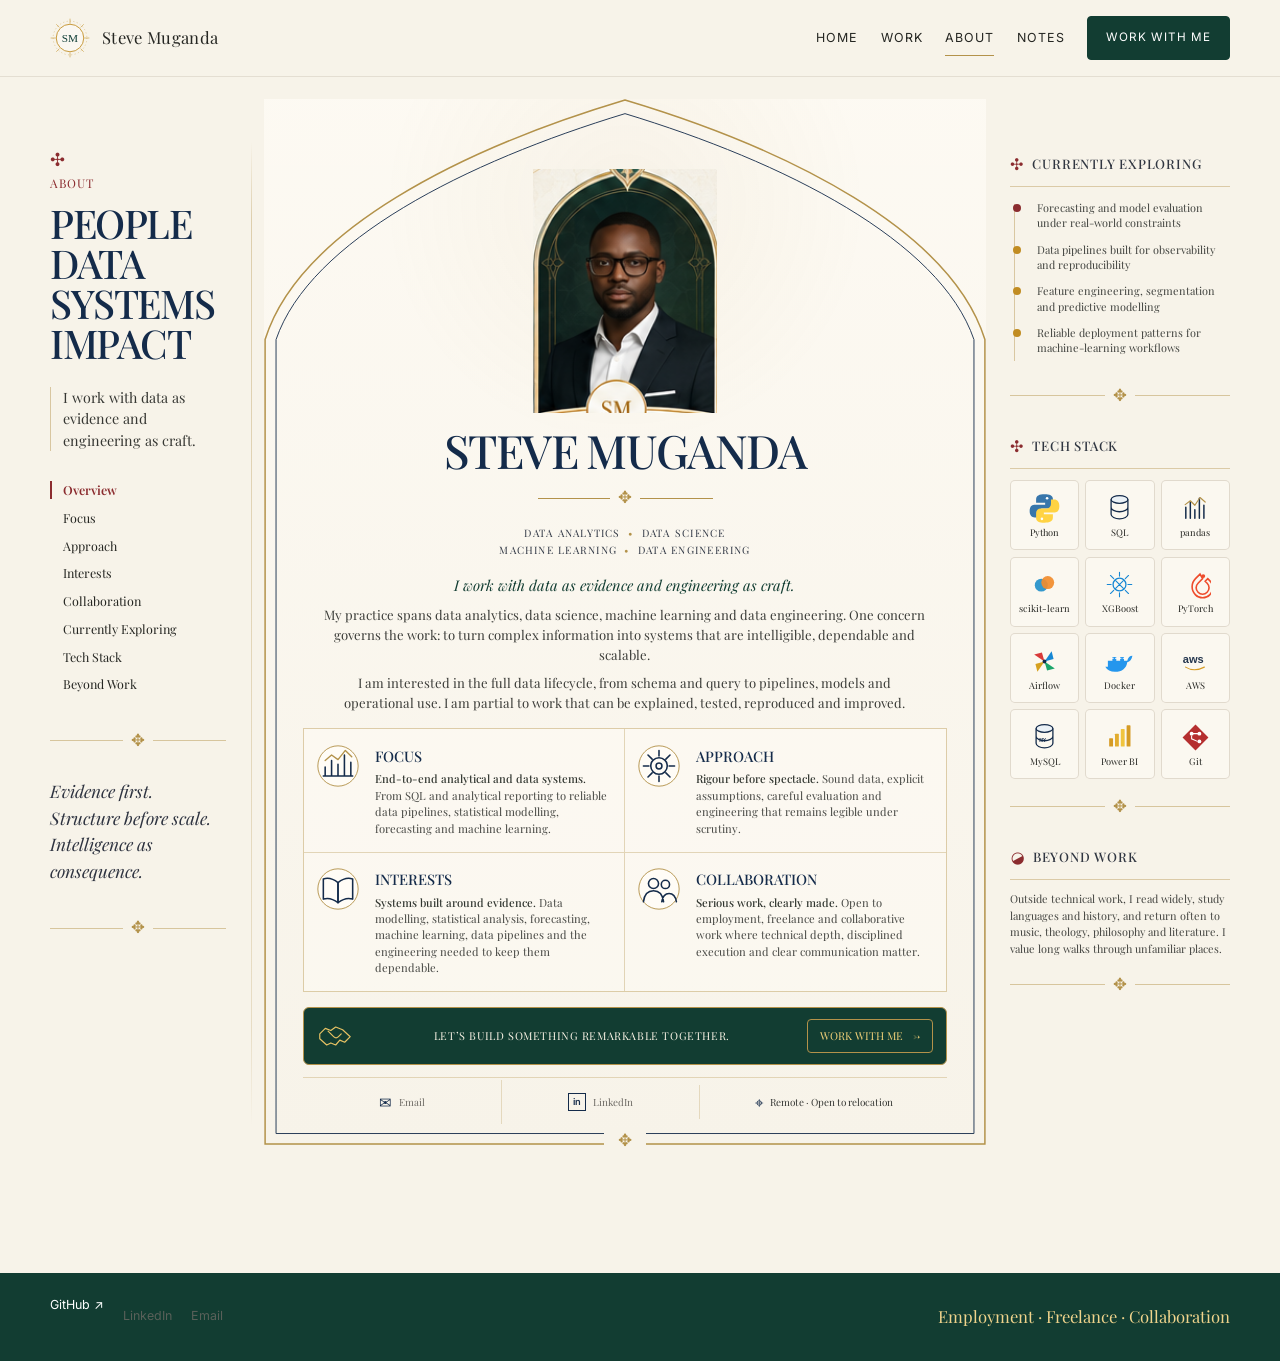
==== about/index.html @ 56f423f9 "Initial portfolio release" ====
<!DOCTYPE html>

<html lang="en">
<head>
<meta charset="utf-8"/>
<meta content="width=device-width, initial-scale=1, viewport-fit=cover" name="viewport"/>
<meta content="#123D32" name="theme-color"/>
<meta content="About Steve Muganda: data analytics, data science, machine learning and data engineering." name="description"/>
<title>About | Steve Muganda</title>
<link href="https://fonts.googleapis.com" rel="preconnect"/>
<link crossorigin="" href="https://fonts.gstatic.com" rel="preconnect"/>
<link href="https://fonts.googleapis.com/css2?family=Inter:wght@400;500;600&amp;family=Playfair+Display:ital,wght@0,500;1,500&amp;display=swap" rel="stylesheet"/>
<link href="../assets/css/styles.css?v=8" rel="stylesheet"/>
<link href="../assets/css/about.css?v=8" rel="stylesheet"/>
</head>
<body>
<a class="skip-link" href="#main">Skip to content</a>
<div class="site-shell">
<header class="site-header">
<div class="container header-inner">
<a aria-label="Steve Muganda home" class="brand" href="../">
<img alt="" src="../assets/media/site/monogram.svg"/>
<span>Steve Muganda</span>
</a>
<button aria-expanded="false" aria-label="Open navigation" class="nav-toggle" data-nav-toggle=""><span></span></button>
<nav aria-label="Primary navigation" class="site-nav" data-nav="">
<a href="../">Home</a>
<a href="../work/">Work</a>
<a aria-current="page" href="./">About</a>
<a href="../notes/">Notes</a>
<a class="button button-primary" href="#about-contact">Work with me</a>
</nav>
</div>
</header>
<main class="container about6-page" id="main">
<div class="about6-layout">
<aside aria-label="About sections" class="about6-left">
<div aria-hidden="true" class="about6-rubric">✣</div>
<p class="about6-kicker">About</p>
<h1 class="about6-manifesto"><span>People</span><span>Data</span><span>Systems</span><span>Impact</span></h1>
<p class="about6-left-copy">I work with data as evidence and engineering as craft.</p>
<nav aria-label="About page sections" class="about6-index" data-about-index="">
<a aria-current="location" class="active" href="#overview">Overview</a>
<a href="#focus">Focus</a>
<a href="#approach">Approach</a>
<a href="#interests">Interests</a>
<a href="#collaboration">Collaboration</a>
<a href="#exploring">Currently Exploring</a>
<a href="#tech-stack">Tech Stack</a>
<a href="#beyond">Beyond Work</a>
</nav>
<div class="about6-ornament-rule"><span>✥</span></div>
<blockquote class="about6-inscription">
<span>Evidence first.</span>
<span>Structure before scale.</span>
<span>Intelligence as consequence.</span>
</blockquote>
<div class="about6-ornament-rule"><span>✥</span></div>
</aside>
<section aria-labelledby="about6-name" class="about6-lancet">
<svg aria-hidden="true" class="about6-frame" focusable="false" preserveaspectratio="none" viewbox="0 0 660 1000">
<path class="about6-frame-outer" d="M1 999 L1 230 C32 126 180 48 330 1 C480 48 628 126 659 230 L659 999 Z"></path>
<path class="about6-frame-inner" d="M11 989 L11 230 C42 135 185 60 330 14 C475 60 618 135 649 230 L649 989 Z"></path>
</svg>
<div class="about6-centre">
<div class="about6-overview" data-about-section="" id="overview">
<img alt="Stylised portrait placeholder" class="about6-portrait" src="../assets/media/profile/steve-muganda-portrait.png"/>
<h2 class="about6-name" id="about6-name">Steve Muganda</h2>
<div class="about6-title-rule"><span>✥</span></div>
<p class="about6-domains">Data Analytics <b>•</b> Data Science <br/>Machine Learning <b>•</b> Data Engineering</p>
<div class="about6-copy">
<p class="about6-opening">I work with data as evidence and engineering as craft.</p>
<p>My practice spans data analytics, data science, machine learning and data engineering. One concern governs the work: to turn complex information into systems that are intelligible, dependable and scalable.</p>
<p>I am interested in the full data lifecycle, from schema and query to pipelines, models and operational use. I am partial to work that can be explained, tested, reproduced and improved.</p>
</div>
</div>
<div aria-label="Focus, approach, interests and collaboration" class="about6-grid">
<section class="about6-cell" data-about-section="" id="focus">
<img alt="" aria-hidden="true" src="../assets/img/about-icons/focus.svg"/>
<div><h3>Focus</h3><p><strong>End-to-end analytical and data systems.</strong> From SQL and analytical reporting to reliable data pipelines, statistical modelling, forecasting and machine learning.</p></div>
</section>
<section class="about6-cell" data-about-section="" id="approach">
<img alt="" aria-hidden="true" src="../assets/img/about-icons/approach.svg"/>
<div><h3>Approach</h3><p><strong>Rigour before spectacle.</strong> Sound data, explicit assumptions, careful evaluation and engineering that remains legible under scrutiny.</p></div>
</section>
<section class="about6-cell" data-about-section="" id="interests">
<img alt="" aria-hidden="true" src="../assets/img/about-icons/interests.svg"/>
<div><h3>Interests</h3><p><strong>Systems built around evidence.</strong> Data modelling, statistical analysis, forecasting, machine learning, data pipelines and the engineering needed to keep them dependable.</p></div>
</section>
<section class="about6-cell" data-about-section="" id="collaboration">
<img alt="" aria-hidden="true" src="../assets/img/about-icons/collaboration.svg"/>
<div><h3>Collaboration</h3><p><strong>Serious work, clearly made.</strong> Open to employment, freelance and collaborative work where technical depth, disciplined execution and clear communication matter.</p></div>
</section>
</div>
<div class="about6-cta">
<img alt="" aria-hidden="true" src="../assets/img/about-icons/handshake.svg"/>
<p>Let’s build something remarkable together.</p>
<a href="#about-contact">Work with me <span>→</span></a>
</div>
<div class="about6-contact" id="about-contact">
<span class="about6-contact-pending" title="Add public email address"><span class="about6-contact-symbol">✉</span>Email</span>
<span class="about6-contact-pending" title="Add public LinkedIn URL"><span class="about6-linkedin">in</span>LinkedIn</span>
<span><span class="about6-contact-symbol">⌖</span><span class="about6-location-long">Remote · Open to relocation</span><span class="about6-location-short">Remote</span></span>
</div>
</div>
<div aria-hidden="true" class="about6-base-mark">✥</div>
</section>
<aside class="about6-right">
<section class="about6-side" data-about-section="" id="exploring">
<div class="about6-side-title"><span>✣</span><h2>Currently Exploring</h2></div>
<div class="about6-side-rule"></div>
<ul class="about6-timeline"><li class="red">Forecasting and model evaluation under real-world constraints</li><li>Data pipelines built for observability and reproducibility</li><li>Feature engineering, segmentation and predictive modelling</li><li>Reliable deployment patterns for machine-learning workflows</li></ul>
<div class="about6-small-ornament"><span>✥</span></div>
</section>
<section class="about6-side" data-about-section="" id="tech-stack">
<div class="about6-side-title"><span>✣</span><h2>Tech Stack</h2></div>
<div class="about6-side-rule"></div>
<div class="about6-tech-grid">
<div><img alt="" src="../assets/img/tech/python.svg"/><span>Python</span></div>
<div><img alt="" src="../assets/img/tech/sql.svg"/><span>SQL</span></div>
<div><img alt="" src="../assets/img/tech/pandas.svg"/><span>pandas</span></div>
<div><img alt="" src="../assets/img/tech/sklearn.svg"/><span>scikit-learn</span></div>
<div><img alt="" src="../assets/img/tech/xgboost.svg"/><span>XGBoost</span></div>
<div><img alt="" src="../assets/img/tech/pytorch.svg"/><span>PyTorch</span></div>
<div><img alt="" src="../assets/img/tech/airflow.svg"/><span>Airflow</span></div>
<div><img alt="" src="../assets/img/tech/docker.svg"/><span>Docker</span></div>
<div><img alt="" src="../assets/img/tech/aws.svg"/><span>AWS</span></div>
<div><img alt="" src="../assets/img/tech/mysql.svg"/><span>MySQL</span></div>
<div><img alt="" src="../assets/img/tech/powerbi.svg"/><span>Power BI</span></div>
<div><img alt="" src="../assets/img/tech/git.svg"/><span>Git</span></div>
</div>
<div class="about6-small-ornament"><span>✥</span></div>
</section>
<section class="about6-side" data-about-section="" id="beyond">
<div class="about6-side-title"><span class="about6-feather">◒</span><h2>Beyond Work</h2></div>
<div class="about6-side-rule"></div>
<p class="about6-beyond-copy">Outside technical work, I read widely, study languages and history, and return often to music, theology, philosophy and literature. I value long walks through unfamiliar places.</p>
<div class="about6-small-ornament"><span>✥</span></div>
</section>
</aside>
</div>
</main>
<footer class="contact-footer">
<div class="container contact-inner">
<div class="contact-links"><a href="https://github.com/StephanusArtifex" rel="noreferrer" target="_blank">GitHub ↗</a><span class="contact-pending" title="Add public LinkedIn URL before launch">LinkedIn</span><span class="contact-pending" title="Add public email address before launch">Email</span></div>
<div class="contact-modes">Employment · Freelance · Collaboration</div>
</div>
</footer>
</div>
<script defer="" src="../assets/js/site.js?v=8"></script>
<script defer="" src="../assets/js/about.js?v=8"></script>
</body>
</html>
---- assets/css/styles.css ----
:root {
  color-scheme: light;
  --cathedral-green: #123D32;
  --cathedral-green-dark: #0B2E26;
  --oxford-blue: #142B4A;
  --oxford-blue-light: #4B6F8D;
  --charcoal: #252622;
  --ivory: #F7F3E9;
  --parchment: #EDE4D2;
  --antique-gold: #B3924A;
  --rubric-red: #8B2C2F;
  --muted: #6d6a64;
  --line: #ded7ca;
  --white: #FFFCF6;
  --shadow: 0 14px 45px rgb(28 28 30 / .06);
  --radius: 10px;
  --max: 1180px;
  --display: "Playfair Display", "EB Garamond", Georgia, serif;
  --body: Inter, ui-sans-serif, system-ui, -apple-system, BlinkMacSystemFont, "Segoe UI", sans-serif;
  --step--1: clamp(.78rem, .75rem + .12vw, .86rem);
  --step-0: clamp(.94rem, .90rem + .18vw, 1.04rem);
  --step-1: clamp(1.15rem, 1.06rem + .35vw, 1.38rem);
  --step-2: clamp(1.45rem, 1.28rem + .7vw, 1.9rem);
  --step-3: clamp(2rem, 1.7rem + 1.2vw, 2.9rem);
  --step-4: clamp(3.3rem, 2.6rem + 3vw, 6.5rem);
}

* { box-sizing: border-box; }
html { scroll-behavior: smooth; background: var(--ivory); }
body { margin: 0; background: var(--ivory); color: var(--charcoal); font-family: var(--body); font-size: var(--step-0); line-height: 1.65; }
img, svg { display: block; max-width: 100%; }
a { color: inherit; text-decoration: none; }
button, input, textarea { font: inherit; }
::selection { background: color-mix(in srgb, var(--antique-gold) 35%, transparent); }

.skip-link { position: fixed; left: .75rem; top: .75rem; transform: translateY(-180%); z-index: 9999; background: var(--cathedral-green); color: white; padding: .7rem 1rem; border-radius: 5px; }
.skip-link:focus { transform: none; }

.site-shell { min-height: 100dvh; }
.container { width: min(calc(100% - 2rem), var(--max)); margin-inline: auto; }
.page { padding-block: clamp(1.2rem, 2vw, 2rem) clamp(4rem, 7vw, 7rem); }
.section { padding-block: clamp(2.2rem, 5vw, 4.5rem); }
.rule { border: 0; border-top: 1px solid var(--line); margin: 0; }
.eyebrow { font-size: .72rem; letter-spacing: .16em; text-transform: uppercase; color: var(--muted); }
.display { font-family: var(--display); font-weight: 500; letter-spacing: -.035em; line-height: .95; }
.section-title { font-family: var(--display); font-size: var(--step-2); font-weight: 500; text-align: center; margin: 0 0 1.7rem; }
.small { font-size: var(--step--1); color: var(--muted); }

.site-header { position: sticky; top: 0; z-index: 100; background: rgb(247 243 233 / .94); backdrop-filter: blur(14px); border-bottom: 1px solid rgb(222 215 202 / .72); }
.header-inner { height: 76px; display: flex; align-items: center; justify-content: space-between; gap: 1rem; }
.brand { display: inline-flex; align-items: center; gap: .75rem; font-family: var(--display); letter-spacing: .02em; white-space: nowrap; }
.brand img { width: 40px; height: 40px; }
.site-nav { display: flex; align-items: center; gap: 1.4rem; font-size: .78rem; text-transform: uppercase; letter-spacing: .08em; }
.site-nav a:not(.button) { position: relative; padding-block: 1.5rem; }
.site-nav a:not(.button)::after { content: ""; position: absolute; left: 0; right: 0; bottom: 1rem; height: 1px; background: var(--antique-gold); transform: scaleX(0); transition: transform .18s ease; }
.site-nav a[aria-current="page"]::after, .site-nav a:not(.button):hover::after { transform: scaleX(1); }
.nav-toggle { display: none; border: 1px solid var(--line); background: transparent; border-radius: 6px; width: 44px; height: 44px; color: var(--charcoal); }
.nav-toggle span, .nav-toggle::before, .nav-toggle::after { content: ""; display: block; width: 20px; height: 1.5px; background: currentColor; margin: 4px auto; }

.button { min-height: 44px; display: inline-flex; align-items: center; justify-content: center; gap: .45rem; border-radius: 4px; padding: .72rem 1.15rem; border: 1px solid var(--cathedral-green); font-size: .73rem; letter-spacing: .08em; text-transform: uppercase; transition: transform .18s ease, background .18s ease, color .18s ease; }
.button:hover { transform: translateY(-1px); }
.button-primary { background: var(--cathedral-green); color: white; }
.button-primary:hover { background: var(--cathedral-green-dark); }
.button-secondary { background: transparent; color: var(--charcoal); border-color: #9da5a3; }
.text-link { display: inline-flex; align-items: center; gap: .35rem; font-size: .79rem; font-weight: 600; }
.text-link:hover { color: var(--cathedral-green); }
.editorial-link { color: var(--rubric-red); }
.editorial-link:hover { color: #6B2023; }


.home-frame { position: relative; border: 1px solid color-mix(in srgb, var(--antique-gold) 42%, var(--line)); border-radius: 14px; margin-top: 1.1rem; overflow: clip; background: linear-gradient(180deg, rgb(255 252 246 / .72), rgb(247 243 233 / .42)); }
.home-frame::before, .home-frame::after { content: ""; position: absolute; width: 40px; height: 40px; pointer-events: none; opacity: .6; }
.home-frame::before { left: 10px; top: 10px; border-left: 1px solid var(--antique-gold); border-top: 1px solid var(--antique-gold); border-top-left-radius: 10px; }
.home-frame::after { right: 10px; bottom: 10px; border-right: 1px solid var(--antique-gold); border-bottom: 1px solid var(--antique-gold); border-bottom-right-radius: 10px; }
.home-frame > .inner { padding: clamp(1.2rem, 3vw, 2.2rem); }
.visually-hidden { position: absolute !important; width: 1px !important; height: 1px !important; padding: 0 !important; margin: -1px !important; overflow: hidden !important; clip: rect(0 0 0 0) !important; white-space: nowrap !important; border: 0 !important; }

.hero { position: relative; display: grid; grid-template-columns: minmax(300px, .42fr) minmax(0, .58fr); gap: clamp(1.5rem, 3.5vw, 3.5rem); align-items: center; min-height: 590px; }
.hero-identity { position: relative; z-index: 2; padding-left: clamp(.2rem, 1vw, .8rem); }
.hero-domains { font-size: .72rem; letter-spacing: .09em; text-transform: uppercase; line-height: 1.85; max-width: 34rem; margin: 0 0 1.1rem; color: #4b514e; }
.hero-portrait-primary { width: clamp(190px, 21vw, 272px); aspect-ratio: 1; margin: 0 0 1.35rem; border-radius: 50%; overflow: hidden; border: 1px solid color-mix(in srgb, var(--antique-gold) 82%, white); background: var(--ivory); box-shadow: 0 18px 42px rgb(20 43 74 / .09), 0 0 0 7px rgb(247 243 233 / .78); }
.hero-portrait-primary img { width: 100%; height: 100%; object-fit: cover; object-position: center 24%; transform: scale(1.035); }
.hero-copy { font-family: var(--display); font-size: clamp(1.5rem, 1.18rem + 1vw, 2.15rem); font-style: italic; line-height: 1.28; max-width: 31rem; margin: 0 0 1.55rem; color: #2b302d; }
.hero-actions { display: flex; gap: .75rem; flex-wrap: wrap; }
.hero-visual { position: relative; min-height: 500px; isolation: isolate; overflow: visible; }
.hero-global-field { position: absolute; z-index: 0; width: 146%; max-width: none; height: 118%; left: -30%; top: -8%; object-fit: cover; object-position: 64% center; opacity: .78; filter: saturate(.86) contrast(.94); -webkit-mask-image: linear-gradient(90deg, transparent 0%, rgb(0 0 0 / .28) 11%, rgb(0 0 0 / .85) 29%, #000 46%, #000 100%); mask-image: linear-gradient(90deg, transparent 0%, rgb(0 0 0 / .28) 11%, rgb(0 0 0 / .85) 29%, #000 46%, #000 100%); }

.home-selected { padding-block: 2.2rem 1.8rem; border-top: 1px solid var(--line); }
.section-heading-row { display: flex; align-items: end; justify-content: space-between; gap: 1rem; margin-bottom: 1rem; }
.section-heading-row .section-title { margin: 0; text-align: left; }
.selected-view-all { color: #8e6b2d; font-family: var(--display); font-size: .9rem; white-space: nowrap; }
.selected-view-all:hover { color: var(--cathedral-green); }
.teaser-grid { display: grid; grid-template-columns: repeat(3, 1fr); gap: 1rem; }
.teaser { border: 1px solid var(--line); border-radius: var(--radius); background: rgb(255 252 246 / .42); overflow: hidden; }
.teaser-image { width: 100%; aspect-ratio: 16 / 7; object-fit: cover; background: var(--parchment); }
.teaser-body { padding: .9rem 1rem 1rem; }
.teaser h3 { font-family: var(--display); margin: 0 0 .3rem; font-size: 1.05rem; }
.teaser .text-link { margin-top: .5rem; color: var(--charcoal); }
.teaser .text-link:hover { color: var(--cathedral-green); }

.home-capabilities-section { padding-block: 1.8rem 1.5rem; }
.home-capabilities-section .section-title { margin-bottom: 1rem; }
.capability-grid { display: grid; grid-template-columns: repeat(4, 1fr); gap: 0; border-top: 1px solid var(--line); border-bottom: 1px solid var(--line); }
.capability { min-width: 0; padding: 1.1rem 1rem; display: grid; grid-template-columns: 42px 1fr; align-items: start; gap: .75rem; background: transparent; border-right: 1px solid var(--line); }
.capability:last-child { border-right: 0; }
.capability-icon { width: 42px; height: 42px; display: grid; place-items: center; border: 1px solid color-mix(in srgb, var(--antique-gold) 62%, var(--line)); border-radius: 50%; font-family: var(--display); color: var(--cathedral-green); }
.capability-icon-image { overflow: hidden; padding: 7px; }
.capability-icon-image img { width: 100%; height: 100%; object-fit: contain; }
.capability h3 { font-family: var(--display); font-weight: 500; margin: 0 0 .3rem; font-size: 1rem; }
.capability p { font-size: .78rem; line-height: 1.55; color: #5a5751; margin: 0; }

.confluence { padding: 1.05rem 0 1.15rem; display: flex; align-items: center; justify-content: center; flex-wrap: wrap; gap: .7rem; color: #363532; font-family: var(--display); font-size: clamp(.76rem, .7rem + .18vw, .9rem); letter-spacing: .08em; text-transform: uppercase; }
.confluence .arrow { color: var(--antique-gold); }

.direction { position: relative; display: grid; grid-template-columns: 1.25fr .75fr; gap: 1rem; align-items: stretch; background: var(--cathedral-green); color: white; border-radius: 7px; padding: 1.4rem 1.55rem; overflow: hidden; }
.direction::before, .direction::after { content: ""; position: absolute; width: 46px; height: 46px; opacity: .85; }
.direction::before { left: 10px; top: 10px; border-left: 1px solid var(--antique-gold); border-top: 1px solid var(--antique-gold); }
.direction::after { right: 10px; bottom: 10px; border-right: 1px solid var(--antique-gold); border-bottom: 1px solid var(--antique-gold); }
.direction h2 { color: #e9c779; font-family: var(--display); font-size: 1.03rem; font-weight: 500; letter-spacing: .05em; margin: 0 0 .35rem; }
.direction p { margin: 0; font-size: .87rem; max-width: 46rem; }
.direction-cta { border-left: 1px solid rgb(179 146 74 / .5); padding-left: 1.4rem; display: flex; flex-direction: column; justify-content: center; align-items: flex-start; }
.direction-cta strong { font-family: var(--display); font-weight: 500; margin-bottom: .45rem; }
.direction .text-link { color: #f0d48c; }

.page-heading { padding: clamp(2.8rem, 6vw, 5.5rem) 0 2rem; text-align: center; }
.page-heading h1 { font-family: var(--display); font-size: var(--step-3); font-weight: 500; margin: 0; }

.filter-row { display: flex; gap: .55rem; justify-content: center; flex-wrap: wrap; margin-bottom: 1.5rem; }
.filter-pill { border: 1px solid var(--line); border-radius: 999px; background: transparent; min-height: 38px; padding: .45rem 1rem; font-size: .72rem; cursor: pointer; }
.filter-pill[aria-pressed="true"] { background: var(--cathedral-green); color: white; border-color: var(--cathedral-green); }

.project-grid { display: grid; grid-template-columns: repeat(3, 1fr); gap: 1rem; }
.project-card { border: 1px solid var(--line); border-radius: var(--radius); overflow: hidden; background: rgb(255 252 246 / .48); display: flex; flex-direction: column; min-width: 0; }
.project-card img { width: 100%; aspect-ratio: 16/9; object-fit: cover; }
.project-card-body { padding: 1rem; display: flex; flex-direction: column; flex: 1; }
.project-card h2 { font-family: var(--display); font-weight: 500; font-size: 1.08rem; margin: 0 0 .4rem; }
.project-card p { font-size: .82rem; color: #4e4c48; margin: 0 0 .75rem; }
.tags { display: flex; flex-wrap: wrap; gap: .4rem; margin-block: auto .8rem; }
.tag { border: 1px solid var(--line); background: var(--parchment); padding: .24rem .48rem; border-radius: 4px; font-size: .68rem; }
.project-card .text-link { color: var(--charcoal); }

.collab-strip { margin-top: 1rem; background: var(--parchment); border: 1px solid var(--line); padding: 1rem 1.2rem; display: flex; align-items: center; justify-content: space-between; gap: 1rem; border-radius: var(--radius); }
.collab-strip .text-link { color: var(--cathedral-green); }

.case-layout { display: grid; grid-template-columns: 180px minmax(0, 1fr); gap: 2.2rem; align-items: start; }
.case-nav { position: sticky; top: 98px; }
.case-nav h2 { font-family: var(--display); font-size: .95rem; margin: 0 0 .75rem; }
.case-nav a { display: block; padding: .48rem .65rem; font-size: .75rem; border-left: 2px solid transparent; }
.case-nav a:hover, .case-nav a.is-active { border-left-color: var(--antique-gold); background: var(--parchment); }
.case-content { min-width: 0; }
.case-title { position: relative; padding: 2rem 0 1.3rem; margin-bottom: .5rem; }
.case-title::before { content: ""; position: absolute; left: 0; top: .75rem; width: min(320px, 42%); height: 1px; background: var(--antique-gold); }
.case-title::after { content: "✦"; position: absolute; left: min(304px, calc(42% - 8px)); top: .12rem; color: var(--antique-gold); font-size: 1rem; }
.case-title h1 { font-family: var(--display); font-size: clamp(2rem, 3vw, 3.25rem); font-weight: 500; line-height: 1.05; margin: .8rem 0; }
.case-section { padding: 1.35rem 0; border-top: 1px solid var(--line); }
.case-section h2 { font-family: var(--display); font-size: 1rem; letter-spacing: .04em; text-transform: uppercase; font-weight: 500; }
.metric-grid { display: grid; grid-template-columns: repeat(4, 1fr); gap: .7rem; }
.metric { border: 1px solid var(--line); border-radius: var(--radius); padding: 1rem; text-align: center; background: var(--white); }
.metric strong { display: block; font-family: var(--display); font-size: 1.55rem; font-weight: 500; }
.metric span { font-size: .68rem; color: var(--muted); }
.result-grid { display: grid; grid-template-columns: 1fr 1fr; gap: 1rem; }
.result-box { border: 1px solid var(--line); border-radius: var(--radius); padding: 1rem; background: var(--white); }
.result-box h3 { font-family: var(--display); font-size: .92rem; text-transform: uppercase; letter-spacing: .05em; font-weight: 500; margin-top: 0; }
.result-box ul { padding-left: 1.1rem; margin-bottom: 0; }
.result-box li { margin: .45rem 0; }
.chart-roc { width: 100%; min-height: 200px; }
.chart-primary { stroke: var(--oxford-blue); }
.chart-secondary { stroke: var(--oxford-blue-light); }
.chart-reference { stroke: var(--antique-gold); }
.chart-neutral { stroke: #a5a6a8; }

.workflow { display: flex; align-items: flex-start; justify-content: space-between; gap: .55rem; overflow-x: auto; padding-bottom: .4rem; }
.workflow-step { min-width: 76px; text-align: center; font-size: .68rem; }
.workflow-symbol { width: 38px; height: 38px; display: grid; place-items: center; border: 1px solid var(--line); border-radius: 50%; margin-inline: auto; font-family: var(--display); }
.workflow-arrow { color: var(--antique-gold); padding-top: .65rem; }

.tech-list { display: flex; gap: .65rem; flex-wrap: wrap; }
.tech { display: inline-flex; align-items: center; gap: .35rem; font-size: .74rem; padding: .42rem .55rem; border: 1px solid var(--line); border-radius: 5px; background: var(--white); }
.tech::before { content: ""; width: 8px; height: 8px; border-radius: 50%; background: var(--oxford-blue); }


/* About: one centred architectural event with a continuous lancet frame. */
.about-page {
  padding-top: clamp(1.4rem, 2.8vw, 2.8rem);
}

.about-lancet {
  --lancet-crown: clamp(9rem, 14vw, 12.5rem);
  position: relative;
  isolation: isolate;
  width: min(100%, 1040px);
  margin-inline: auto;
  padding: var(--lancet-crown) clamp(2.2rem, 6vw, 5.5rem) clamp(1.5rem, 3vw, 2.2rem);
  background:
    radial-gradient(circle at 50% 12%, color-mix(in srgb, var(--antique-gold) 7%, transparent), transparent 27%),
    linear-gradient(180deg, rgb(255 252 246 / .72), rgb(237 228 210 / .18));
  box-shadow: 0 24px 70px rgb(20 43 74 / .055);
  border-bottom: 1px solid var(--antique-gold);
}

/* The rails begin exactly where the crown resolves and continue to the base. */
.about-lancet::before,
.about-lancet::after {
  content: "";
  position: absolute;
  z-index: 0;
  top: calc(var(--lancet-crown) - 1px);
  bottom: 0;
  width: 1px;
  background: var(--antique-gold);
  pointer-events: none;
}

.about-lancet::before { left: 0; }
.about-lancet::after { right: 0; }

.about-lancet-crown {
  position: absolute;
  z-index: 0;
  left: 0;
  right: 0;
  top: 0;
  width: 100%;
  height: var(--lancet-crown);
  overflow: visible;
  pointer-events: none;
}

.about-lancet-crown path:first-child {
  fill: none;
  stroke: var(--antique-gold);
  stroke-width: 1.45;
  vector-effect: non-scaling-stroke;
}

.about-lancet-crown path:last-child {
  fill: none;
  stroke: color-mix(in srgb, var(--oxford-blue) 78%, transparent);
  stroke-width: .8;
  vector-effect: non-scaling-stroke;
}

.about-lancet-inner-frame {
  position: absolute;
  z-index: 0;
  top: calc(var(--lancet-crown) - 1px);
  left: 17px;
  right: 17px;
  bottom: 13px;
  border-left: 1px solid color-mix(in srgb, var(--oxford-blue) 70%, transparent);
  border-right: 1px solid color-mix(in srgb, var(--oxford-blue) 70%, transparent);
  border-bottom: 1px solid color-mix(in srgb, var(--oxford-blue) 70%, transparent);
  pointer-events: none;
}

.about-lancet-inner {
  position: relative;
  z-index: 1;
  width: 100%;
}

.about-lead {
  width: min(100%, 790px);
  margin: 0 auto clamp(2.2rem, 4vw, 3.6rem);
  text-align: center;
}

.about-monogram {
  width: 78px;
  height: 78px;
  margin: 0 auto 1.15rem;
  display: grid;
  place-items: center;
  border: 1px solid var(--antique-gold);
  border-radius: 50%;
  color: var(--cathedral-green);
  background: color-mix(in srgb, var(--ivory) 92%, white);
  font-family: var(--display);
  font-size: 1.55rem;
  letter-spacing: .035em;
  box-shadow: 0 0 0 5px color-mix(in srgb, var(--antique-gold) 7%, transparent);
}

.about-lead .eyebrow {
  color: var(--rubric-red);
  margin-bottom: .45rem;
}

.about-lead h1 {
  margin: 0;
  font-family: var(--display);
  font-size: clamp(2.8rem, 5vw, 5rem);
  font-weight: 500;
  letter-spacing: -.03em;
  line-height: .98;
  color: var(--charcoal);
}

.about-domains {
  margin: 1rem auto 0;
  max-width: 760px;
  color: var(--oxford-blue);
  font-size: .69rem;
  line-height: 1.85;
  letter-spacing: .11em;
  text-transform: uppercase;
}

.about-lead-rule {
  width: min(230px, 42%);
  height: 1px;
  margin: 1rem auto 1.35rem;
  background: linear-gradient(90deg, transparent, var(--antique-gold) 18%, var(--oxford-blue) 50%, var(--antique-gold) 82%, transparent);
}

.about-lead .about-opening {
  margin: 0 auto .85rem;
  max-width: 680px;
  color: var(--cathedral-green);
  font-family: var(--display);
  font-size: clamp(1.2rem, 1.05rem + .5vw, 1.55rem);
  line-height: 1.45;
}

.about-lead p:not(.eyebrow):not(.about-domains) {
  max-width: 735px;
  margin: .72rem auto 0;
  text-align: center;
}

.about-grid {
  display: grid;
  grid-template-columns: repeat(2, minmax(0, 1fr));
  gap: 1px;
  width: 100%;
  border: 1px solid color-mix(in srgb, var(--antique-gold) 34%, var(--line));
  background: color-mix(in srgb, var(--antique-gold) 26%, var(--line));
}

.about-primary-grid {
  margin-bottom: clamp(2rem, 4vw, 3.2rem);
}

.about-grid-cell {
  position: relative;
  min-width: 0;
  padding: clamp(1.25rem, 2.4vw, 1.9rem);
  background: color-mix(in srgb, var(--ivory) 92%, white);
}

.about-grid-cell::before {
  content: attr(data-marker);
  display: block;
  min-height: .9rem;
  margin-bottom: .55rem;
  color: var(--rubric-red);
  font-family: var(--display);
  font-size: .78rem;
  letter-spacing: .12em;
}

.about-grid-cell:not([data-marker])::before {
  content: none;
}

.about-grid-cell h2 {
  margin: 0 0 .5rem;
  color: var(--oxford-blue);
  font-family: var(--display);
  font-size: 1.12rem;
  font-weight: 500;
  letter-spacing: .01em;
}

.about-grid-cell strong {
  display: block;
  margin-bottom: .38rem;
  color: var(--cathedral-green);
  font-family: var(--display);
  font-size: .98rem;
  font-weight: 500;
}

.about-grid-cell p {
  margin: 0;
  font-size: .86rem;
  color: #4d4a45;
}

.about-inscription {
  margin: 0 auto clamp(2rem, 4vw, 3.1rem);
  padding: 1.3rem .8rem;
  max-width: 760px;
  text-align: center;
  border-top: 1px solid color-mix(in srgb, var(--antique-gold) 78%, var(--line));
  border-bottom: 1px solid color-mix(in srgb, var(--antique-gold) 78%, var(--line));
  color: var(--cathedral-green);
  font-family: var(--display);
  font-size: clamp(1.02rem, .94rem + .38vw, 1.3rem);
  letter-spacing: .015em;
}

.about-inscription span {
  display: inline-block;
  margin-inline: .32rem;
}

.about-inscription .rubric { color: var(--rubric-red); }

.about-secondary-grid {
  margin-bottom: 1px;
}

.about-grid-wide { grid-column: 1 / -1; }

.exploring-grid {
  display: grid;
  grid-template-columns: repeat(2, minmax(0, 1fr));
  gap: 0 1.5rem;
}

.exploring-grid p {
  position: relative;
  padding: .72rem 0 .72rem 1.15rem;
  border-top: 1px solid var(--line);
}

.exploring-grid p::before {
  content: "";
  position: absolute;
  left: 0;
  top: 1.13rem;
  width: 7px;
  height: 7px;
  border-radius: 50%;
  background: var(--rubric-red);
  box-shadow: 0 0 0 3px color-mix(in srgb, var(--rubric-red) 8%, transparent);
}

.about-availability .modes {
  margin: .05rem 0 .6rem;
  color: var(--cathedral-green);
  font-family: var(--display);
  font-size: 1rem;
}

.about-beyond { color: #4e4c48; }

.about-cta-bar {
  display: grid;
  grid-template-columns: 1fr auto;
  align-items: center;
  gap: 1rem;
  margin-top: 1.2rem;
  padding: 1rem 1.15rem;
  background: var(--cathedral-green);
  color: white;
  border: 1px solid var(--antique-gold);
  box-shadow: inset 0 0 0 3px color-mix(in srgb, var(--antique-gold) 8%, transparent);
}

.about-cta-bar p {
  margin: 0;
  font-family: var(--display);
  letter-spacing: .015em;
}

.button-gold {
  border-color: var(--antique-gold);
  color: #f3d894;
  background: transparent;
}

.button-gold:hover {
  background: color-mix(in srgb, var(--antique-gold) 12%, transparent);
  color: white;
}

.about-contact-row {
  display: grid;
  grid-template-columns: repeat(3, auto) 1fr;
  gap: 1rem;
  align-items: center;
  padding: 1rem .15rem .2rem;
  font-size: .75rem;
  border-top: 1px solid color-mix(in srgb, var(--antique-gold) 40%, var(--line));
}

.about-contact-row a {
  color: var(--charcoal);
  border-bottom: 1px solid color-mix(in srgb, var(--oxford-blue) 48%, transparent);
}

.about-contact-row a:hover {
  color: var(--cathedral-green);
  border-bottom-color: var(--cathedral-green);
}

.about-contact-row span {
  justify-self: end;
  color: var(--cathedral-green);
  font-family: var(--display);
}

.notes-layout { display: grid; grid-template-columns: 1fr 1fr; gap: 1.6rem; align-items: start; }
.notes-list { border: 1px solid var(--line); border-radius: var(--radius); overflow: hidden; }
.note-item { width: 100%; border: 0; border-bottom: 1px solid var(--line); background: transparent; padding: 1rem; text-align: left; cursor: pointer; display: grid; grid-template-columns: 1fr auto; gap: 1rem; }
.note-item:last-child { border-bottom: 0; }
.note-item h2 { font-family: var(--display); font-size: .98rem; font-weight: 500; margin: 0 0 .25rem; }
.note-item small { font-size: .7rem; color: var(--muted); }
.note-item.is-active { border-left: 3px solid var(--rubric-red); background: color-mix(in srgb, var(--rubric-red) 4%, transparent); }
.note-item.is-active h2, .note-item.is-active .note-category { color: var(--rubric-red); }
.note-category { font-size: .68rem; margin-top: .2rem; }
.note-preview { position: sticky; top: 98px; border: 1px solid var(--line); border-radius: var(--radius); padding: 1.25rem; background: var(--white); }
.note-preview h2 { font-family: var(--display); font-weight: 500; font-size: var(--step-1); margin-top: 0; }
.note-preview .category { color: var(--rubric-red); font-size: .75rem; }
.note-preview img { margin: 1rem 0; border: 1px solid var(--line); border-radius: 7px; }

.contact-footer { margin-top: 3rem; background: var(--cathedral-green); color: white; }
.contact-inner { min-height: 88px; display: flex; align-items: center; justify-content: space-between; gap: 1rem; flex-wrap: wrap; }
.contact-links { display: flex; flex-wrap: wrap; gap: 1.2rem; font-size: .78rem; }
.contact-modes { color: #f0d48c; font-family: var(--display); }

@media (max-width: 960px) {
  .about-lancet { padding-inline: clamp(1.5rem, 5vw, 3.2rem); }
  .about-contact-row { grid-template-columns: repeat(3, auto); }
  .about-contact-row span { grid-column: 1 / -1; justify-self: center; }
  .hero { grid-template-columns: .46fr .54fr; min-height: 520px; gap: 1.5rem; }
  .hero-portrait-primary { width: clamp(176px, 24vw, 230px); }
  .hero-visual { min-height: 430px; }
  .hero-global-field { width: 132%; height: 112%; left: -20%; top: -4%; object-position: 61% center; opacity: .7; }
  .project-grid { grid-template-columns: repeat(2, 1fr); }
  .capability-grid { grid-template-columns: repeat(2, 1fr); }
  .capability:nth-child(2) { border-right: 0; }
  .capability:nth-child(-n+2) { border-bottom: 1px solid var(--line); }
  .case-layout { grid-template-columns: 1fr; }
  .case-nav { position: static; display: flex; overflow-x: auto; gap: .25rem; border-bottom: 1px solid var(--line); padding-bottom: .6rem; }
  .case-nav h2 { display: none; }
  .case-nav a { white-space: nowrap; border-left: 0; border-bottom: 2px solid transparent; }
  .case-nav a:hover, .case-nav a.is-active { border-bottom-color: var(--antique-gold); }
}

@media (max-width: 760px) {
  .about-page { padding-top: .9rem; }
  .about-lancet {
    --lancet-crown: 8.4rem;
    padding: var(--lancet-crown) 1.15rem 1.25rem;
    box-shadow: none;
  }
  .about-lancet-inner-frame { left: 11px; right: 11px; bottom: 9px; }
  .about-grid { grid-template-columns: 1fr; }
  .about-grid-wide { grid-column: auto; }
  .exploring-grid { grid-template-columns: 1fr; }
  .about-lead p:not(.eyebrow):not(.about-domains) { text-align: center; }
  .about-inscription span { display: block; margin: .15rem 0; }
  .about-cta-bar { grid-template-columns: 1fr; text-align: center; }
  .about-cta-bar .button { width: 100%; }
  .about-contact-row { grid-template-columns: 1fr 1fr 1fr; text-align: center; }
  .about-contact-row span { grid-column: 1 / -1; justify-self: center; }

  .header-inner { height: 68px; }
  .brand span { display: none; }
  .nav-toggle { display: block; }
  .site-nav { position: absolute; left: 1rem; right: 1rem; top: calc(100% + .5rem); display: none; flex-direction: column; align-items: stretch; gap: .15rem; padding: .7rem; background: var(--white); border: 1px solid var(--line); border-radius: 8px; box-shadow: var(--shadow); }
  .site-nav.is-open { display: flex; }
  .site-nav a:not(.button) { padding: .75rem .8rem; }
  .site-nav a:not(.button)::after { bottom: .45rem; }
  .site-nav .button { margin-top: .35rem; }
  .hero { grid-template-columns: 1fr; gap: .35rem; min-height: auto; padding-top: 1.25rem; }
  .hero-identity { text-align: left; }
  .hero-portrait-primary { width: min(58vw, 220px); margin-bottom: 1.1rem; }
  .hero-copy { font-size: clamp(1.35rem, 6vw, 1.8rem); }
  .hero-visual { min-height: 285px; margin-top: -.4rem; }
  .hero-global-field { width: 132%; height: 110%; left: -14%; top: -2%; opacity: .58; object-position: 58% center; -webkit-mask-image: linear-gradient(90deg, transparent 0%, #000 12%, #000 100%); mask-image: linear-gradient(90deg, transparent 0%, #000 12%, #000 100%); }
  .teaser-grid, .project-grid, .notes-layout { grid-template-columns: 1fr; }
  .section-heading-row { align-items: center; }
  .capability-grid { grid-template-columns: 1fr; }
  .capability, .capability:nth-child(2) { border-right: 0; border-bottom: 1px solid var(--line); }
  .capability:last-child { border-bottom: 0; }
  .metric-grid { grid-template-columns: repeat(2, 1fr); }
  .result-grid { grid-template-columns: 1fr; }
  .direction { grid-template-columns: 1fr; }
  .direction-cta { border-left: 0; border-top: 1px solid rgb(179 146 74 / .5); padding-left: 0; padding-top: 1rem; }
  .note-preview { position: static; order: 2; }
}

@media (max-width: 480px) {
  .about-lancet { padding-inline: .82rem; }
  .about-monogram { width: 66px; height: 66px; font-size: 1.35rem; }
  .about-lead h1 { font-size: clamp(2.6rem, 14vw, 3.8rem); }

  .container { width: min(calc(100% - 1.2rem), var(--max)); }
  .home-frame > .inner { padding-inline: .9rem; }
  .hero-domains { font-size: .65rem; }
  .hero-actions .button { flex: 1; }
  .metric-grid { grid-template-columns: 1fr 1fr; }
  .project-card-body { padding: .9rem; }
  .collab-strip { flex-direction: column; align-items: flex-start; }
  .contact-inner { padding-block: 1rem; }
}

@media (prefers-reduced-motion: reduce) {
  *, *::before, *::after { scroll-behavior: auto !important; transition-duration: .001ms !important; animation-duration: .001ms !important; }
}

/* ========================================================================== 
   ABOUT PAGE V4 — literal reconstruction of the approved visual specimen
   ========================================================================== */
.aboutx-body {
  min-height: 100vh;
  background:
    linear-gradient(90deg, rgba(179,146,74,.08) 1px, transparent 1px) 0 0 / 62px 100%,
    linear-gradient(180deg, #0a2630 0%, #0b3034 46%, #0a252e 100%);
  color: #252622;
  overflow-x: hidden;
}

.aboutx-sheet {
  width: min(1420px, calc(100vw - 96px));
  margin: 42px auto;
  background: #f8f4ea;
  box-shadow: 0 22px 72px rgba(0,0,0,.24);
  border: 1px solid rgba(179,146,74,.28);
  overflow: hidden;
}

.aboutx-header {
  position: relative;
  z-index: 20;
  min-height: 78px;
  margin: 0 38px;
  display: grid;
  grid-template-columns: 1fr auto 1fr;
  align-items: center;
  gap: 1.5rem;
  border-bottom: 1px solid rgba(179,146,74,.36);
}

.aboutx-brand {
  justify-self: start;
  display: inline-flex;
  align-items: center;
  gap: .82rem;
  color: var(--oxford-blue);
  font-family: var(--display);
  font-size: 1.04rem;
  letter-spacing: .06em;
  text-transform: uppercase;
}
.aboutx-brand img { width: 52px; height: 52px; }

.aboutx-nav {
  display: flex;
  align-items: center;
  justify-content: center;
  gap: 2.4rem;
  font-size: .71rem;
  text-transform: uppercase;
  letter-spacing: .08em;
}
.aboutx-nav a { position: relative; padding: 1.9rem 0 1.7rem; }
.aboutx-nav a[aria-current="page"]::before {
  content: "";
  position: absolute;
  left: 50%;
  bottom: .92rem;
  width: 36px;
  height: 1px;
  background: var(--antique-gold);
  transform: translateX(-50%);
}
.aboutx-nav a[aria-current="page"]::after {
  content: "✥";
  position: absolute;
  left: 50%;
  bottom: .38rem;
  transform: translateX(-50%);
  color: var(--antique-gold);
  font-size: .72rem;
}

.aboutx-header-cta {
  justify-self: end;
  min-height: 44px;
  display: inline-flex;
  align-items: center;
  gap: .8rem;
  padding: 0 1.35rem;
  background: var(--cathedral-green);
  color: #fff8e9;
  border: 1px solid #0e352d;
  border-radius: 5px;
  font-family: var(--display);
  font-size: .77rem;
  letter-spacing: .04em;
  text-transform: uppercase;
}
.aboutx-header-cta span { color: #f0c65f; font-size: 1rem; }

.aboutx-menu-button,
.aboutx-mobile-nav { display: none; }

.aboutx-layout {
  display: grid;
  grid-template-columns: minmax(190px, .78fr) minmax(600px, 2.22fr) minmax(210px, .86fr);
  gap: 26px;
  align-items: stretch;
  padding: 0 38px 30px;
}

/* Left editorial rail */
.aboutx-left-rail {
  position: relative;
  padding: 58px 18px 32px 0;
  min-width: 0;
}
.aboutx-left-rail::after {
  content: "";
  position: absolute;
  top: 42px;
  right: -13px;
  bottom: 24px;
  width: 1px;
  background: linear-gradient(180deg, transparent 0, rgba(179,146,74,.4) 8%, rgba(179,146,74,.24) 85%, transparent 100%);
}
.aboutx-rubric-mark {
  color: var(--rubric-red);
  font-size: 1.12rem;
  line-height: 1;
}
.aboutx-rubric-label {
  margin: .38rem 0 .6rem;
  color: var(--rubric-red);
  font-family: var(--display);
  font-size: .86rem;
  letter-spacing: .06em;
  text-transform: uppercase;
}
.aboutx-editorial-title {
  margin: .3rem 0 1.55rem;
  color: var(--oxford-blue);
  font-family: var(--display);
  font-size: clamp(2.35rem, 3.15vw, 3.9rem);
  font-weight: 500;
  line-height: 1.02;
  letter-spacing: -.03em;
  text-transform: uppercase;
}
.aboutx-editorial-title span { display: block; }
.aboutx-left-intro {
  margin: 0 0 1.65rem;
  padding-left: .85rem;
  border-left: 1px solid rgba(179,146,74,.45);
  font-family: var(--display);
  font-size: .95rem;
  line-height: 1.55;
  color: #363733;
}
.aboutx-section-nav {
  display: grid;
  gap: .1rem;
  margin-top: 1.55rem;
}
.aboutx-section-nav a {
  position: relative;
  padding: .42rem 0 .42rem .92rem;
  font-family: var(--display);
  font-size: .83rem;
  line-height: 1.1;
}
.aboutx-section-nav a.is-active {
  color: var(--rubric-red);
  font-weight: 600;
}
.aboutx-section-nav a.is-active::before {
  content: "";
  position: absolute;
  left: 0;
  top: .3rem;
  bottom: .3rem;
  width: 2px;
  background: var(--rubric-red);
}
.aboutx-left-divider,
.aboutx-side-ornament {
  display: flex;
  align-items: center;
  gap: .55rem;
  margin: 2rem 0 1.6rem;
  color: var(--antique-gold);
}
.aboutx-left-divider::before,
.aboutx-left-divider::after,
.aboutx-side-ornament::before,
.aboutx-side-ornament::after {
  content: "";
  height: 1px;
  flex: 1;
  background: rgba(179,146,74,.5);
}
.aboutx-left-divider span,
.aboutx-side-ornament span { font-size: .9rem; }
.aboutx-left-quote {
  margin: 0 .1rem;
  color: #2b3038;
  font-family: var(--display);
  font-size: clamp(1.12rem, 1.35vw, 1.48rem);
  font-style: italic;
  line-height: 1.55;
}
.aboutx-left-quote span { display: block; margin-bottom: .28rem; }
.aboutx-left-divider-bottom { margin-top: 1.7rem; }

/* Central lancet */
.aboutx-lancet {
  --crown-height: 224px;
  position: relative;
  min-width: 0;
  min-height: 980px;
  padding-top: 1px;
  background:
    radial-gradient(circle at 50% 9%, rgba(179,146,74,.07), transparent 23%),
    linear-gradient(180deg, rgba(255,252,246,.86), rgba(247,243,233,.38));
}
.aboutx-lancet::before {
  content: "";
  position: absolute;
  inset: 0 0 0 0;
  pointer-events: none;
  background:
    linear-gradient(90deg, transparent 0 15%, rgba(20,43,74,.018) 15% 15.4%, transparent 15.4% 84.6%, rgba(20,43,74,.018) 84.6% 85%, transparent 85%),
    repeating-linear-gradient(90deg, transparent 0 38px, rgba(179,146,74,.018) 38px 39px);
}
.aboutx-lancet-crown {
  position: absolute;
  z-index: 2;
  left: 0;
  top: 0;
  width: 100%;
  height: var(--crown-height);
  pointer-events: none;
}
.aboutx-lancet-crown path { fill: none; vector-effect: non-scaling-stroke; }
.aboutx-crown-gold { stroke: var(--antique-gold); stroke-width: 2; }
.aboutx-crown-blue { stroke: var(--oxford-blue); stroke-width: 1.05; }
.aboutx-rail,
.aboutx-base { position: absolute; z-index: 2; pointer-events: none; }
.aboutx-rail { top: calc(var(--crown-height) - 1px); bottom: 0; width: 1px; }
.aboutx-rail-left-gold { left: 0; background: var(--antique-gold); }
.aboutx-rail-right-gold { right: 0; background: var(--antique-gold); }
.aboutx-rail-left-blue { left: 10px; background: var(--oxford-blue); opacity: .86; }
.aboutx-rail-right-blue { right: 10px; background: var(--oxford-blue); opacity: .86; }
.aboutx-base { bottom: 0; height: 1px; }
.aboutx-base-gold { left: 0; right: 0; background: var(--antique-gold); }
.aboutx-base-blue { left: 10px; right: 10px; bottom: 9px; background: var(--oxford-blue); opacity: .86; }
.aboutx-base-ornament {
  position: absolute;
  z-index: 4;
  left: 50%;
  bottom: -10px;
  transform: translateX(-50%);
  display: grid;
  place-items: center;
  width: 40px;
  height: 22px;
  color: var(--antique-gold);
  background: #f8f4ea;
  font-size: 1.12rem;
}
.aboutx-lancet-content {
  position: relative;
  z-index: 3;
  width: calc(100% - 38px);
  margin: 0 auto;
  padding: 76px 24px 18px;
  text-align: center;
}
.aboutx-portrait-wrap {
  width: 190px;
  margin: 0 auto 1.1rem;
}
.aboutx-portrait {
  width: 100%;
  height: auto;
  object-fit: contain;
  filter: saturate(.94) contrast(1.02);
}
.aboutx-name {
  margin: .25rem 0 0;
  color: var(--oxford-blue);
  font-family: var(--display);
  font-size: clamp(2.2rem, 3.15vw, 3.55rem);
  font-weight: 500;
  line-height: .96;
  letter-spacing: -.035em;
  text-transform: uppercase;
}
.aboutx-name-divider {
  display: flex;
  align-items: center;
  gap: .55rem;
  width: 180px;
  margin: .8rem auto .92rem;
  color: var(--antique-gold);
}
.aboutx-name-divider::before,
.aboutx-name-divider::after {
  content: "";
  height: 1px;
  flex: 1;
  background: var(--antique-gold);
}
.aboutx-name-divider span { font-size: .78rem; }
.aboutx-domains {
  margin: 0 auto 1rem;
  color: #2f3740;
  font-family: var(--display);
  font-size: .68rem;
  line-height: 1.8;
  letter-spacing: .13em;
  text-transform: uppercase;
}
.aboutx-domains span { color: var(--antique-gold); padding-inline: .28rem; }
.aboutx-overview-copy {
  width: min(94%, 720px);
  margin: 0 auto 1rem;
  color: #3c3d39;
  font-family: var(--display);
  font-size: .86rem;
  line-height: 1.55;
}
.aboutx-overview-copy p { margin: .55rem 0; }
.aboutx-overview-copy .aboutx-opening {
  color: var(--cathedral-green);
  font-style: italic;
  font-size: .95rem;
}
.aboutx-four-grid {
  display: grid;
  grid-template-columns: 1fr 1fr;
  margin: 1rem auto 0;
  border: 1px solid rgba(179,146,74,.45);
  background: rgba(255,252,246,.45);
}
.aboutx-grid-cell {
  display: grid;
  grid-template-columns: 52px 1fr;
  gap: .75rem;
  align-items: start;
  min-width: 0;
  padding: 1rem .9rem;
  text-align: left;
}
.aboutx-grid-cell:nth-child(odd) { border-right: 1px solid rgba(179,146,74,.36); }
.aboutx-grid-cell:nth-child(-n+2) { border-bottom: 1px solid rgba(179,146,74,.36); }
.aboutx-circle-icon {
  width: 46px;
  height: 46px;
  display: grid;
  place-items: center;
  border: 1px solid var(--antique-gold);
  border-radius: 50%;
  color: var(--oxford-blue);
  background: rgba(255,252,246,.7);
}
.aboutx-circle-icon svg { width: 31px; height: 31px; fill: none; stroke: currentColor; stroke-width: 1.6; stroke-linecap: round; stroke-linejoin: round; }
.aboutx-circle-icon svg .gold { stroke: var(--antique-gold); }
.aboutx-grid-cell h3 {
  margin: 0 0 .25rem;
  color: var(--oxford-blue);
  font-family: var(--display);
  font-size: .95rem;
  font-weight: 500;
  text-transform: uppercase;
}
.aboutx-grid-cell p {
  margin: 0;
  color: #464743;
  font-family: var(--display);
  font-size: .76rem;
  line-height: 1.48;
}
.aboutx-grid-cell strong { color: #30352f; font-weight: 500; }
.aboutx-cta-bar {
  display: grid;
  grid-template-columns: 44px 1fr auto;
  align-items: center;
  gap: .8rem;
  margin-top: 1rem;
  padding: .72rem .9rem;
  background: linear-gradient(180deg, #103d34, #0b332b);
  border: 1px solid var(--antique-gold);
  border-radius: 6px;
  color: #f8f2e5;
  box-shadow: inset 0 0 0 2px rgba(179,146,74,.08);
}
.aboutx-handshake { color: #e7c263; }
.aboutx-handshake svg { width: 38px; height: 30px; fill: none; stroke: currentColor; stroke-width: 1.6; stroke-linecap: round; stroke-linejoin: round; }
.aboutx-cta-bar p {
  margin: 0;
  font-family: var(--display);
  font-size: .73rem;
  letter-spacing: .06em;
  text-transform: uppercase;
}
.aboutx-cta-bar a {
  min-height: 36px;
  display: inline-flex;
  align-items: center;
  gap: .7rem;
  padding: 0 .9rem;
  border: 1px solid var(--antique-gold);
  border-radius: 4px;
  color: #f0d078;
  font-family: var(--display);
  font-size: .71rem;
  text-transform: uppercase;
}
.aboutx-contact-strip {
  display: grid;
  grid-template-columns: 1fr 1fr 1.2fr;
  align-items: center;
  margin: .78rem 0 0;
  border-top: 1px solid rgba(179,146,74,.34);
  min-height: 52px;
}
.aboutx-contact-strip > * {
  min-width: 0;
  display: inline-flex;
  align-items: center;
  justify-content: center;
  gap: .45rem;
  padding: .35rem .55rem;
  color: #343633;
  font-family: var(--display);
  font-size: .66rem;
}
.aboutx-contact-strip > * + * { border-left: 1px solid rgba(179,146,74,.3); }
.aboutx-contact-icon { font-size: 1rem; color: var(--oxford-blue); }
.aboutx-linkedin {
  width: 20px;
  height: 20px;
  display: inline-grid;
  place-items: center;
  border: 1px solid currentColor;
  font-family: var(--body);
  font-size: .66rem;
  font-weight: 600;
}

/* Right information rail */
.aboutx-right-rail {
  padding: 58px 0 30px 0;
  min-width: 0;
}
.aboutx-side-section { margin-bottom: 1.6rem; }
.aboutx-side-heading {
  display: flex;
  align-items: center;
  gap: .62rem;
}
.aboutx-side-heading h2 {
  margin: 0;
  color: #2f3540;
  font-family: var(--display);
  font-size: .86rem;
  font-weight: 500;
  letter-spacing: .06em;
  text-transform: uppercase;
}
.aboutx-side-rule {
  height: 1px;
  margin: .6rem 0 .8rem;
  background: rgba(179,146,74,.42);
}
.aboutx-timeline {
  position: relative;
  list-style: none;
  margin: 0;
  padding: .2rem 0 .2rem 1.35rem;
}
.aboutx-timeline::before {
  content: "";
  position: absolute;
  left: .28rem;
  top: .4rem;
  bottom: .45rem;
  width: 1px;
  background: rgba(179,146,74,.45);
}
.aboutx-timeline li {
  position: relative;
  min-height: 52px;
  padding: 0 0 .5rem .55rem;
}
.aboutx-timeline p {
  margin: 0;
  color: #41433f;
  font-family: var(--display);
  font-size: .72rem;
  line-height: 1.42;
}
.aboutx-dot {
  position: absolute;
  left: -1.18rem;
  top: .22rem;
  width: 8px;
  height: 8px;
  border-radius: 50%;
}
.aboutx-dot-red { background: var(--rubric-red); }
.aboutx-dot-gold { background: #c18c22; }
.aboutx-side-ornament { margin: 1rem 0; }
.aboutx-tech-grid {
  display: grid;
  grid-template-columns: repeat(3, minmax(0, 1fr));
  gap: .45rem;
}
.aboutx-tech {
  min-height: 72px;
  display: grid;
  place-items: center;
  align-content: center;
  gap: .28rem;
  padding: .45rem .25rem;
  border: 1px solid rgba(222,215,202,.85);
  border-radius: 5px;
  background: rgba(255,252,246,.55);
  text-align: center;
}
.aboutx-tech svg { width: 32px; height: 32px; fill: none; stroke: #0d5d9f; stroke-width: 2; stroke-linecap: round; stroke-linejoin: round; overflow: visible; }
.aboutx-tech span { font-family: var(--display); font-size: .61rem; line-height: 1.08; }
.aboutx-tech svg .alt { fill: #f2b743; stroke: #f2b743; }
.aboutx-tech svg .gold { stroke: #d39621; }
.aboutx-tech svg .blue { stroke: #1687d4; }
.aboutx-tech svg .bluefill { fill: #1b83c7; stroke: none; }
.aboutx-tech svg .orangefill { fill: #f18c2c; stroke: none; opacity: .95; }
.aboutx-tech svg.tech-torch { stroke: #df332e; }
.aboutx-tech svg .air-red { fill: #d83a3a; stroke: none; }
.aboutx-tech svg .air-blue { fill: #1687d4; stroke: none; }
.aboutx-tech svg .air-green { fill: #1ba56b; stroke: none; }
.aboutx-tech svg .air-gold { fill: #d6a11f; stroke: none; }
.aboutx-tech svg .goldfill { fill: #d59b24; stroke: none; }
.aboutx-tech svg .gitfill { fill: #b52f2f; stroke: none; }
.aboutx-tech svg .whitefill { fill: #fff; stroke: none; }
.aboutx-tech svg .white { stroke: #fff; }
.aboutx-tech svg .tech-text { fill: #203b62; stroke: none; font: 700 21px Arial, sans-serif; }
.aboutx-tech svg .mini-text { fill: #203b62; stroke: none; font: 700 7px Arial, sans-serif; }
.aboutx-feather { color: var(--rubric-red); font-size: 1.05rem; transform: rotate(-28deg); }
.aboutx-beyond p {
  margin: 0;
  color: #444541;
  font-family: var(--display);
  font-size: .72rem;
  line-height: 1.52;
}

@media (max-width: 1180px) {
  .aboutx-sheet { width: calc(100vw - 36px); margin: 18px auto; }
  .aboutx-header { margin-inline: 24px; }
  .aboutx-layout {
    grid-template-columns: minmax(160px, .72fr) minmax(520px, 2fr) minmax(180px, .76fr);
    gap: 18px;
    padding-inline: 24px;
  }
  .aboutx-header { grid-template-columns: auto 1fr auto; }
  .aboutx-nav { gap: 1.5rem; }
  .aboutx-editorial-title { font-size: clamp(2.1rem, 3.1vw, 3.2rem); }
  .aboutx-left-rail, .aboutx-right-rail { padding-top: 52px; }
  .aboutx-lancet { --crown-height: 208px; }
  .aboutx-lancet-content { padding-inline: 18px; }
  .aboutx-overview-copy { font-size: .8rem; }
  .aboutx-grid-cell { grid-template-columns: 44px 1fr; gap: .6rem; padding: .85rem .7rem; }
  .aboutx-circle-icon { width: 40px; height: 40px; }
  .aboutx-circle-icon svg { width: 27px; height: 27px; }
  .aboutx-grid-cell p { font-size: .7rem; }
  .aboutx-tech { min-height: 66px; }
}

@media (max-width: 980px) {
  .aboutx-sheet { width: calc(100vw - 18px); }
  .aboutx-layout {
    grid-template-columns: minmax(150px, .6fr) minmax(500px, 2fr);
    gap: 18px;
  }
  .aboutx-right-rail { display: none; }
  .aboutx-lancet { min-height: 930px; }
  .aboutx-header-cta { display: none; }
  .aboutx-header { grid-template-columns: auto 1fr; }
  .aboutx-nav { justify-self: end; }
}

@media (max-width: 760px) {
  .aboutx-body {
    background: var(--ivory);
  }
  .aboutx-sheet {
    width: 100%;
    margin: 0;
    border: 0;
    box-shadow: none;
    overflow: hidden;
  }
  .aboutx-header {
    min-height: 74px;
    margin: 0 18px;
    grid-template-columns: 1fr auto;
    border-bottom: 1px solid rgba(179,146,74,.24);
  }
  .aboutx-brand { font-size: .86rem; gap: .62rem; }
  .aboutx-brand img { width: 46px; height: 46px; }
  .aboutx-nav, .aboutx-header-cta { display: none; }
  .aboutx-menu-button {
    display: inline-flex;
    width: 44px;
    height: 44px;
    flex-direction: column;
    justify-content: center;
    align-items: center;
    gap: 5px;
    border: 0;
    background: transparent;
    color: var(--oxford-blue);
  }
  .aboutx-menu-button span { width: 22px; height: 1.5px; background: currentColor; }
  .aboutx-mobile-nav {
    position: absolute;
    z-index: 50;
    left: 14px;
    right: 14px;
    top: 68px;
    display: none;
    padding: .7rem;
    background: #fbf7ee;
    border: 1px solid rgba(179,146,74,.32);
    box-shadow: 0 14px 38px rgba(20,43,74,.14);
  }
  .aboutx-mobile-nav.is-open { display: grid; }
  .aboutx-mobile-nav a {
    min-height: 44px;
    display: flex;
    align-items: center;
    padding: .35rem .6rem;
    border-bottom: 1px solid rgba(222,215,202,.7);
    font-size: .74rem;
    text-transform: uppercase;
    letter-spacing: .08em;
  }
  .aboutx-mobile-nav a:last-child { border-bottom: 0; color: var(--cathedral-green); }
  .aboutx-layout {
    display: block;
    padding: 0 12px 24px;
  }
  .aboutx-left-rail, .aboutx-right-rail { display: none; }
  .aboutx-lancet {
    --crown-height: 138px;
    width: 100%;
    min-height: 0;
    padding-bottom: 0;
    background: linear-gradient(180deg, rgba(255,252,246,.72), rgba(247,243,233,.18));
  }
  .aboutx-rail { top: calc(var(--crown-height) - 1px); }
  .aboutx-rail-left-blue { left: 8px; }
  .aboutx-rail-right-blue { right: 8px; }
  .aboutx-base-blue { left: 8px; right: 8px; bottom: 8px; }
  .aboutx-lancet-content {
    width: calc(100% - 24px);
    padding: 58px 12px 18px;
  }
  .aboutx-portrait-wrap { width: 150px; margin-bottom: .8rem; }
  .aboutx-name { font-size: clamp(2rem, 10vw, 3.1rem); }
  .aboutx-name-divider { width: 145px; margin-block: .65rem .72rem; }
  .aboutx-domains { font-size: .58rem; line-height: 1.7; letter-spacing: .105em; margin-bottom: .8rem; }
  .aboutx-overview-copy { width: 96%; font-size: .76rem; line-height: 1.52; margin-bottom: .9rem; }
  .aboutx-overview-copy .aboutx-opening { font-size: .84rem; }
  .aboutx-four-grid {
    grid-template-columns: 1fr;
    margin-top: .7rem;
  }
  .aboutx-grid-cell {
    grid-template-columns: 52px 1fr;
    gap: .75rem;
    padding: .92rem .75rem;
  }
  .aboutx-grid-cell:nth-child(odd) { border-right: 0; }
  .aboutx-grid-cell:nth-child(-n+3) { border-bottom: 1px solid rgba(179,146,74,.36); }
  .aboutx-grid-cell:nth-child(4) { border-bottom: 0; }
  .aboutx-circle-icon { width: 46px; height: 46px; }
  .aboutx-circle-icon svg { width: 31px; height: 31px; }
  .aboutx-grid-cell h3 { font-size: .92rem; }
  .aboutx-grid-cell p { font-size: .72rem; line-height: 1.48; }
  .aboutx-cta-bar {
    grid-template-columns: 1fr;
    padding: .76rem .85rem;
    text-align: center;
  }
  .aboutx-handshake, .aboutx-cta-bar p { display: none; }
  .aboutx-cta-bar a {
    width: 100%;
    justify-content: center;
    min-height: 42px;
    font-size: .74rem;
  }
  .aboutx-contact-strip {
    grid-template-columns: repeat(3, 1fr);
    min-height: 52px;
  }
  .aboutx-contact-strip > * { font-size: .62rem; padding-inline: .35rem; }
  .aboutx-contact-location span:last-child { font-size: 0; }
  .aboutx-contact-location span:last-child::after { content: "Remote"; font-size: .62rem; }
  .aboutx-base-ornament { bottom: -9px; }
}

@media (max-width: 390px) {
  .aboutx-brand span { font-size: .78rem; }
  .aboutx-lancet { --crown-height: 128px; }
  .aboutx-lancet-content { width: calc(100% - 18px); padding-inline: 9px; padding-top: 54px; }
  .aboutx-portrait-wrap { width: 142px; }
  .aboutx-name { font-size: 2.1rem; }
  .aboutx-domains { font-size: .54rem; letter-spacing: .08em; }
  .aboutx-overview-copy { font-size: .72rem; }
  .aboutx-grid-cell { grid-template-columns: 48px 1fr; gap: .6rem; }
  .aboutx-circle-icon { width: 42px; height: 42px; }
  .aboutx-grid-cell p { font-size: .69rem; }
}

/* ========================================================================== 
   ABOUT PAGE V5 — uses the same global shell as the rest of the portfolio.
   The lancet and three-column composition remain the page-specific event.
   ========================================================================== */
.aboutx-page {
  padding-top: clamp(1.1rem, 2vw, 1.8rem);
  padding-bottom: clamp(3.5rem, 6vw, 6rem);
}

.aboutx-page .aboutx-layout {
  display: grid;
  grid-template-columns: minmax(175px, .76fr) minmax(0, 2.35fr) minmax(205px, .84fr);
  gap: clamp(18px, 2.2vw, 28px);
  align-items: stretch;
  padding: 0;
  width: 100%;
}

.aboutx-page .aboutx-left-rail,
.aboutx-page .aboutx-right-rail {
  padding-top: 56px;
}

.aboutx-page .aboutx-left-rail::after {
  right: calc(clamp(18px, 2.2vw, 28px) / -2);
}

.aboutx-page .aboutx-lancet {
  --crown-height: clamp(190px, 17vw, 224px);
  min-height: 980px;
  background:
    radial-gradient(circle at 50% 9%, rgba(179,146,74,.07), transparent 23%),
    linear-gradient(180deg, rgba(255,252,246,.62), rgba(247,243,233,.16));
}

.aboutx-page .aboutx-base-ornament {
  background: var(--ivory);
}

/* Tablet: preserve the centrepiece and the editorial rail; the dense right rail
   drops away before it can compress the lancet. */
@media (max-width: 1020px) and (min-width: 761px) {
  .aboutx-page .aboutx-layout {
    grid-template-columns: minmax(160px, .62fr) minmax(0, 2fr);
    gap: 22px;
  }
  .aboutx-page .aboutx-right-rail { display: none; }
  .aboutx-page .aboutx-lancet { --crown-height: 190px; min-height: 950px; }
  .aboutx-page .aboutx-left-rail { padding-top: 48px; }
}

/* Phone: use the same site header/navigation as every other page.  Only the
   central lancet remains, matching the approved mobile composition. */
@media (max-width: 760px) {
  .aboutx-page {
    padding-top: .75rem;
    padding-bottom: 2.5rem;
  }
  .aboutx-page .aboutx-layout {
    display: block;
    padding: 0;
  }
  .aboutx-page .aboutx-left-rail,
  .aboutx-page .aboutx-right-rail { display: none; }
  .aboutx-page .aboutx-lancet {
    --crown-height: 138px;
    width: 100%;
    min-height: 0;
    background: linear-gradient(180deg, rgba(255,252,246,.62), rgba(247,243,233,.1));
  }
}

@media (max-width: 390px) {
  .aboutx-page .aboutx-lancet { --crown-height: 128px; }
}

/* Production-readiness states */
:where(a, button, [tabindex]):focus-visible {
  outline: 2px solid var(--antique-gold);
  outline-offset: 3px;
}

.text-link-muted,
.contact-pending,
a[aria-disabled="true"] {
  color: var(--muted);
  cursor: default;
}

.text-link-muted:hover,
a[aria-disabled="true"]:hover {
  color: var(--muted);
}

.contact-pending {
  display: inline-flex;
  align-items: center;
  min-height: 44px;
  font-size: .78rem;
  opacity: .78;
}

.status-label {
  border: 1px solid color-mix(in srgb, var(--antique-gold) 60%, var(--line));
  background: color-mix(in srgb, var(--antique-gold) 8%, var(--parchment));
  color: #65552f;
  padding: .24rem .48rem;
  border-radius: 4px;
  font-size: .68rem;
}

.metric-pending strong {
  font-size: .95rem;
  color: var(--muted);
  letter-spacing: .04em;
}

.evidence-pending {
  border: 1px solid var(--line);
  border-left: 3px solid var(--antique-gold);
  background: color-mix(in srgb, var(--parchment) 48%, white);
  padding: 1rem 1.1rem;
  border-radius: 6px;
}

.evidence-pending strong {
  display: block;
  font-family: var(--display);
  font-weight: 500;
  color: var(--oxford-blue);
  margin-bottom: .3rem;
}

.evidence-pending p { margin: 0; font-size: .86rem; color: #4e4c48; }

.note-item[aria-pressed="true"] { border-left-color: var(--rubric-red); }

@media (max-width: 760px) {
  .contact-pending { min-height: 44px; }
}

/* Notes publishing system */
.notes-heading { text-align: left; }
.notes-heading .eyebrow { color: var(--rubric-red); margin-bottom: .45rem; }
.notes-empty {
  max-width: 760px;
  padding: clamp(1.5rem, 4vw, 2.4rem);
  border-top: 1px solid var(--antique-gold);
  border-bottom: 1px solid var(--line);
}
.notes-empty h2 {
  margin: .25rem 0 .55rem;
  font-family: var(--display);
  font-weight: 500;
  font-size: var(--step-2);
}
.notes-empty p:last-child { margin-bottom: 0; color: var(--muted); }
.note-draft-badge {
  display: inline-flex;
  margin-top: .45rem;
  padding: .16rem .38rem;
  border: 1px solid color-mix(in srgb, var(--rubric-red) 35%, var(--line));
  color: var(--rubric-red);
  font-size: .61rem;
  letter-spacing: .06em;
  text-transform: uppercase;
}
.note-preview-date {
  margin: -.2rem 0 .65rem;
  color: var(--muted);
  font-size: .7rem;
  letter-spacing: .04em;
  text-transform: uppercase;
}

.note-article {
  width: min(100%, 780px);
  margin-inline: auto;
}
.note-article-header {
  padding: clamp(2rem, 6vw, 4.8rem) 0 clamp(1.5rem, 4vw, 2.5rem);
  border-bottom: 1px solid var(--line);
}
.note-article-category { color: var(--rubric-red); }
.note-article-header h1 {
  margin: .35rem 0 1rem;
  font-family: var(--display);
  font-weight: 500;
  font-size: clamp(2.4rem, 5vw, 4.7rem);
  letter-spacing: -.035em;
  line-height: .98;
}
.note-article-deck {
  max-width: 680px;
  margin: 0 0 1rem;
  color: #4c4a46;
  font-family: var(--display);
  font-size: clamp(1.05rem, .96rem + .35vw, 1.28rem);
  line-height: 1.55;
}
.note-article-meta {
  display: flex;
  flex-wrap: wrap;
  gap: .55rem;
  color: var(--muted);
  font-size: .72rem;
  letter-spacing: .04em;
  text-transform: uppercase;
}
.note-hero {
  margin: clamp(1.5rem, 4vw, 2.5rem) 0;
}
.note-hero img {
  width: 100%;
  border: 1px solid var(--line);
  border-radius: 8px;
  background: var(--white);
}
.note-body {
  font-size: clamp(.98rem, .94rem + .15vw, 1.05rem);
  line-height: 1.78;
}
.note-body > * { max-width: 720px; margin-left: auto; margin-right: auto; }
.note-body h2,
.note-body h3,
.note-body h4 {
  font-family: var(--display);
  font-weight: 500;
  line-height: 1.2;
  color: var(--oxford-blue);
}
.note-body h2 { margin-top: 2.8rem; font-size: clamp(1.45rem, 1.2rem + .6vw, 1.9rem); }
.note-body h3 { margin-top: 2.2rem; font-size: 1.25rem; }
.note-body p { margin-top: 1rem; margin-bottom: 1rem; }
.note-body ul,
.note-body ol { padding-left: 1.35rem; }
.note-body li { margin: .45rem 0; }
.note-body blockquote {
  margin-top: 2rem;
  margin-bottom: 2rem;
  padding: .2rem 0 .2rem 1.15rem;
  border-left: 2px solid var(--antique-gold);
  color: #4b4945;
  font-family: var(--display);
  font-style: italic;
  font-size: 1.08rem;
}
.note-body pre {
  overflow-x: auto;
  max-width: 100%;
  padding: 1rem 1.1rem;
  background: #0d2530;
  color: #d9e8e5;
  border: 1px solid #173d4b;
  border-radius: 7px;
  font: 500 .82rem/1.7 ui-monospace, SFMono-Regular, Menlo, Consolas, monospace;
}
.note-body code:not(pre code) {
  padding: .12rem .32rem;
  background: var(--parchment);
  border-radius: 4px;
  font-size: .9em;
}
.note-body table {
  width: 100%;
  border-collapse: collapse;
  margin-block: 1.5rem;
  font-size: .9rem;
}
.note-body th,
.note-body td {
  padding: .65rem .7rem;
  border: 1px solid var(--line);
  text-align: left;
  vertical-align: top;
}
.note-body th { background: var(--parchment); font-weight: 600; }
.note-body img {
  margin-block: 1.6rem;
  border: 1px solid var(--line);
  border-radius: 6px;
}
.note-body a {
  color: var(--rubric-red);
  text-decoration: underline;
  text-decoration-thickness: 1px;
  text-underline-offset: .18em;
}
.note-end {
  display: flex;
  align-items: center;
  justify-content: space-between;
  gap: 1rem;
  margin-top: clamp(2.5rem, 6vw, 4rem);
  padding-top: 1.2rem;
  border-top: 1px solid var(--antique-gold);
  color: var(--antique-gold);
}

@media (max-width: 760px) {
  .note-article-header { padding-top: 2rem; }
  .note-article-header h1 { font-size: clamp(2.2rem, 12vw, 3.5rem); }
  .note-body pre { font-size: .76rem; }
  .note-end { align-items: flex-start; }
}
---- assets/css/about.css ----
/* About page V7: isolated reconstruction with continuous vector lancet frame. */
.about6-page { padding-block: 1.35rem 5rem; }
.about6-layout {
  display: grid;
  grid-template-columns: 190px minmax(0, 1fr) 220px;
  gap: 24px;
  align-items: stretch;
}

/* Left editorial rail */
.about6-left { position: relative; min-width: 0; padding: 52px 14px 24px 0; }
.about6-left::after { content:""; position:absolute; right:-12px; top:42px; bottom:18px; width:1px; background:linear-gradient(180deg,transparent,rgba(179,146,74,.38) 8%,rgba(179,146,74,.23) 90%,transparent); }
.about6-rubric { color:#8B2C2F; font-size:1.12rem; line-height:1; }
.about6-kicker { margin:.35rem 0 .55rem; color:#8B2C2F; font-family:var(--display); font-size:.75rem; letter-spacing:.09em; text-transform:uppercase; }
.about6-manifesto { margin:0 0 1.5rem; color:#142B4A; font-family:var(--display); font-size:clamp(2.4rem,3.1vw,3.45rem); font-weight:500; line-height:1.01; letter-spacing:-.035em; text-transform:uppercase; }
.about6-manifesto span { display:block; }
.about6-left-copy { margin:0 0 1.6rem; padding-left:.72rem; border-left:1px solid rgba(179,146,74,.46); font-family:var(--display); font-size:.89rem; line-height:1.5; color:#363733; }
.about6-index { display:grid; gap:.08rem; }
.about6-index a { position:relative; padding:.4rem 0 .4rem .82rem; font-family:var(--display); font-size:.78rem; line-height:1.1; }
.about6-index a.active { color:#8B2C2F; font-weight:600; }
.about6-index a.active::before { content:""; position:absolute; left:0; top:.28rem; bottom:.28rem; width:2px; background:#8B2C2F; }
.about6-ornament-rule,.about6-small-ornament { display:flex; align-items:center; gap:.52rem; color:#B3924A; }
.about6-ornament-rule { margin:1.85rem 0 1.45rem; }
.about6-ornament-rule::before,.about6-ornament-rule::after,.about6-small-ornament::before,.about6-small-ornament::after { content:""; height:1px; flex:1; background:rgba(179,146,74,.48); }
.about6-inscription { margin:0; color:#2e3340; font-family:var(--display); font-size:1.08rem; font-style:italic; line-height:1.55; }
.about6-inscription span { display:block; }

/* Central architectural lancet: one coherent vector frame. */
.about6-lancet {
  position:relative;
  min-width:0;
  min-height:1000px;
  background:radial-gradient(circle at 50% 10%,rgba(179,146,74,.065),transparent 24%),linear-gradient(180deg,rgba(255,252,246,.72),rgba(247,243,233,.18));
}
.about6-frame {
  position:absolute;
  z-index:2;
  inset:0;
  width:100%;
  height:100%;
  overflow:visible;
  pointer-events:none;
}
.about6-frame path {
  fill:none;
  vector-effect:non-scaling-stroke;
  stroke-linecap:butt;
  stroke-linejoin:miter;
  shape-rendering:geometricPrecision;
}
.about6-frame-outer {
  stroke:#B3924A;
  stroke-width:1.5;
}
.about6-frame-inner {
  stroke:#142B4A;
  stroke-width:1;
  opacity:.9;
}
.about6-base-mark { position:absolute; z-index:4; left:50%; bottom:-10px; transform:translateX(-50%); width:42px; text-align:center; color:#B3924A; background:#F7F3E9; font-size:1.05rem; }
.about6-centre { position:relative; z-index:3; width:calc(100% - 34px); margin-inline:auto; padding:70px 22px 18px; text-align:center; }
.about6-portrait { width:184px; height:auto; margin:0 auto .9rem; }
.about6-name { margin:.15rem 0 0; color:#142B4A; font-family:var(--display); font-size:clamp(2.35rem,3.6vw,3.6rem); font-weight:500; line-height:.98; letter-spacing:-.035em; text-transform:uppercase; }
.about6-title-rule { display:flex; align-items:center; gap:.5rem; width:175px; margin:.72rem auto .82rem; color:#B3924A; }
.about6-title-rule::before,.about6-title-rule::after { content:""; height:1px; flex:1; background:#B3924A; }
.about6-domains { margin:0 auto .9rem; color:#303744; font-family:var(--display); font-size:.64rem; line-height:1.72; letter-spacing:.12em; text-transform:uppercase; }
.about6-domains b { color:#B3924A; font-weight:400; padding-inline:.2rem; }
.about6-copy { width:min(94%,700px); margin:0 auto 1rem; color:#3c3d39; font-family:var(--display); font-size:.82rem; line-height:1.52; }
.about6-copy p { margin:.5rem 0; }
.about6-opening { color:#123D32; font-style:italic; font-size:.92rem; }

/* Strict 2x2 grid */
.about6-grid { display:grid; grid-template-columns:1fr 1fr; margin-top:.9rem; border:1px solid rgba(179,146,74,.44); background:rgba(255,252,246,.38); }
.about6-cell { display:grid; grid-template-columns:48px 1fr; gap:.68rem; align-items:start; min-width:0; padding:.9rem .78rem; text-align:left; }
.about6-cell:nth-child(odd) { border-right:1px solid rgba(179,146,74,.35); }
.about6-cell:nth-child(-n+2) { border-bottom:1px solid rgba(179,146,74,.35); }
.about6-cell > img { width:44px; height:44px; }
.about6-cell h3 { margin:0 0 .22rem; color:#142B4A; font-family:var(--display); font-size:.91rem; font-weight:500; text-transform:uppercase; }
.about6-cell p { margin:0; color:#464743; font-family:var(--display); font-size:.70rem; line-height:1.47; }
.about6-cell strong { color:#30352f; font-weight:500; }

.about6-cta { display:grid; grid-template-columns:40px 1fr auto; gap:.75rem; align-items:center; margin-top:.95rem; padding:.68rem .82rem; background:#123D32; color:#f9f3e5; border:1px solid #B3924A; border-radius:6px; }
.about6-cta > img { width:36px; height:28px; }
.about6-cta p { margin:0; font-family:var(--display); font-size:.68rem; letter-spacing:.055em; text-transform:uppercase; }
.about6-cta a { min-height:34px; display:inline-flex; align-items:center; gap:.65rem; padding:0 .75rem; border:1px solid #B3924A; border-radius:4px; color:#f0d078; font-family:var(--display); font-size:.68rem; text-transform:uppercase; }
.about6-contact { display:grid; grid-template-columns:1fr 1fr 1.25fr; align-items:center; min-height:50px; margin-top:.72rem; border-top:1px solid rgba(179,146,74,.32); }
.about6-contact > * { min-width:0; display:inline-flex; align-items:center; justify-content:center; gap:.42rem; padding:.3rem .45rem; color:#343633; font-family:var(--display); font-size:.62rem; }
.about6-contact > * + * { border-left:1px solid rgba(179,146,74,.28); }
.about6-contact-symbol { color:#142B4A; font-size:.95rem; }
.about6-linkedin { width:18px; height:18px; display:inline-grid; place-items:center; border:1px solid #142B4A; color:#142B4A; font-family:var(--body); font-size:.58rem; font-weight:600; }
.about6-location-short { display:none; }

/* Right information rail */
.about6-right { min-width:0; padding:52px 0 24px; }
.about6-side { margin-bottom:1.45rem; }
.about6-side-title { display:flex; align-items:center; gap:.56rem; }
.about6-side-title > span { color:#8B2C2F; font-size:1rem; }
.about6-side-title h2 { margin:0; color:#303641; font-family:var(--display); font-size:.82rem; font-weight:500; letter-spacing:.06em; text-transform:uppercase; }
.about6-side-rule { height:1px; margin:.55rem 0 .72rem; background:rgba(179,146,74,.42); }
.about6-timeline { position:relative; list-style:none; margin:0; padding:.12rem 0 .1rem 1.25rem; }
.about6-timeline::before { content:""; position:absolute; left:.25rem; top:.35rem; bottom:.45rem; width:1px; background:rgba(179,146,74,.45); }
.about6-timeline li { position:relative; padding:0 0 .7rem .45rem; color:#41433f; font-family:var(--display); font-size:.68rem; line-height:1.4; }
.about6-timeline li::before { content:""; position:absolute; left:-1.05rem; top:.23rem; width:8px; height:8px; border-radius:50%; background:#c18c22; }
.about6-timeline li.red::before { background:#8B2C2F; }
.about6-small-ornament { margin:.85rem 0 1rem; }
.about6-tech-grid { display:grid; grid-template-columns:repeat(3,minmax(0,1fr)); gap:.4rem; }
.about6-tech-grid > div { min-height:70px; display:grid; place-items:center; align-content:center; gap:.24rem; padding:.4rem .2rem; border:1px solid rgba(222,215,202,.9); border-radius:5px; background:rgba(255,252,246,.55); text-align:center; }
.about6-tech-grid img { width:31px; height:31px; object-fit:contain; }
.about6-tech-grid span { font-family:var(--display); font-size:.58rem; line-height:1.05; }
.about6-feather { display:inline-block; transform:rotate(-28deg); }
.about6-beyond-copy { margin:0; color:#444541; font-family:var(--display); font-size:.68rem; line-height:1.52; }

/* Narrow desktop/tablet: keep the centre composition legible. */
@media (max-width:1060px) and (min-width:761px) {
  .about6-layout { grid-template-columns:170px minmax(0,1fr); gap:22px; }
  .about6-right { display:none; }
}

/* Dedicated mobile composition matching the approved phone specimen. */
@media (max-width:760px) {
  .about6-page { padding-block:.8rem 2.5rem; }
  .about6-layout { display:block; }
  .about6-left,.about6-right { display:none; }
  .about6-lancet { width:100%; min-height:0; }
  .about6-centre { width:calc(100% - 22px); padding:56px 11px 16px; }
  .about6-portrait { width:148px; margin-bottom:.65rem; }
  .about6-name { font-size:clamp(2rem,10vw,3rem); }
  .about6-title-rule { width:145px; margin:.6rem auto .65rem; }
  .about6-domains { font-size:.55rem; line-height:1.65; letter-spacing:.085em; }
  .about6-copy { width:96%; font-size:.73rem; line-height:1.5; }
  .about6-opening { font-size:.82rem; }
  .about6-grid { grid-template-columns:1fr; }
  .about6-cell { grid-template-columns:50px 1fr; gap:.7rem; padding:.88rem .72rem; }
  .about6-cell:nth-child(odd) { border-right:0; }
  .about6-cell:nth-child(-n+3) { border-bottom:1px solid rgba(179,146,74,.35); }
  .about6-cell:nth-child(4) { border-bottom:0; }
  .about6-cell > img { width:44px; height:44px; }
  .about6-cell h3 { font-size:.88rem; }
  .about6-cell p { font-size:.69rem; }
  .about6-cta { grid-template-columns:1fr; text-align:center; padding:.66rem .8rem; }
  .about6-cta > img,.about6-cta p { display:none; }
  .about6-cta a { min-height:42px; width:100%; justify-content:center; font-size:.71rem; }
  .about6-contact { grid-template-columns:repeat(3,1fr); }
  .about6-contact > * { font-size:.6rem; padding-inline:.25rem; }
  .about6-location-long { display:none; }
  .about6-location-short { display:inline; }
}

@media (max-width:390px) {
  .about6-centre { width:calc(100% - 18px); padding:52px 8px 14px; }
  .about6-portrait { width:140px; }
  .about6-name { font-size:2.05rem; }
  .about6-copy { font-size:.70rem; }
}


/* V8 consistency + interaction pass */
.about6-index a {
  transition: color .16s ease, background-color .16s ease;
}
.about6-index a:hover,
.about6-index a:focus-visible {
  color: #123D32;
}
.about6-index a.active,
.about6-index a[aria-current="location"] {
  color: #8B2C2F;
  font-weight: 600;
}
.about6-index a.active::before,
.about6-index a[aria-current="location"]::before {
  content: "";
  position: absolute;
  left: 0;
  top: .28rem;
  bottom: .28rem;
  width: 2px;
  background: #8B2C2F;
}

.about6-overview,
.about6-cell,
.about6-side,
#about-contact {
  scroll-margin-top: 104px;
}

.about6-cell,
.about6-side {
  transition: background-color .18s ease, border-color .18s ease;
}
.about6-cell:target,
.about6-side:target,
.about6-overview:target {
  background-color: rgba(179,146,74,.055);
}

.about6-cta a,
.about6-contact a {
  transition: color .16s ease, border-color .16s ease, background-color .16s ease, transform .16s ease;
}
.about6-cta a:hover,
.about6-cta a:focus-visible {
  background: rgba(179,146,74,.10);
  color: #fff4d2;
  transform: translateY(-1px);
}
.about6-contact a:hover,
.about6-contact a:focus-visible {
  color: #123D32;
}

/* On tablets the index remains meaningful: right-rail sections move below the lancet instead of disappearing. */
@media (max-width:1060px) and (min-width:761px) {
  .about6-right {
    display:block;
    grid-column:2;
    padding:0 0 24px;
  }
}

@media (prefers-reduced-motion: reduce) {
  .about6-index a,
  .about6-cell,
  .about6-side,
  .about6-cta a,
  .about6-contact a { transition:none; }
}

/* Content placeholders preserve layout without pretending to be live links. */
.about6-contact-pending {
  display: inline-flex;
  align-items: center;
  justify-content: center;
  gap: .45rem;
  min-height: 44px;
  color: #6d6a64;
  cursor: default;
}
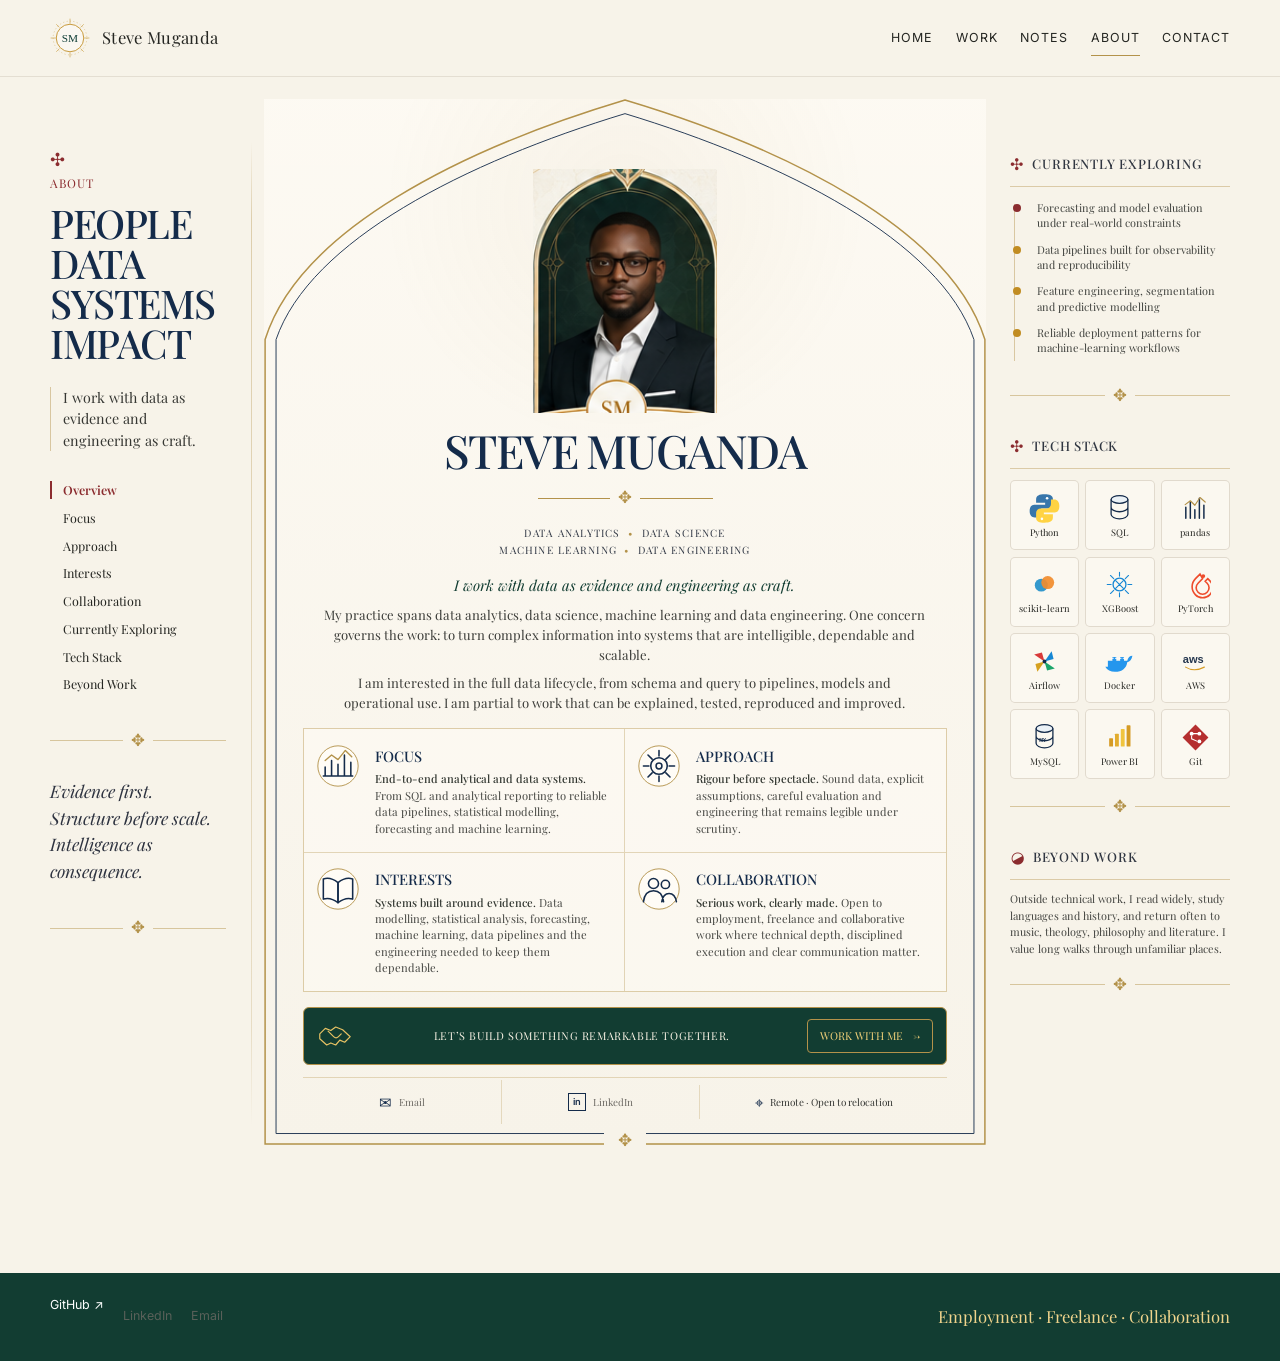
==== commit bd6f7030: "feat: refine homepage identity, navigation and CMS-driven portfolio content - replace redundant hero" ====
--- a/about/index.html
+++ b/about/index.html
@@ -23,13 +23,7 @@
 <span>Steve Muganda</span>
 </a>
 <button aria-expanded="false" aria-label="Open navigation" class="nav-toggle" data-nav-toggle=""><span></span></button>
-<nav aria-label="Primary navigation" class="site-nav" data-nav="">
-<a href="../">Home</a>
-<a href="../work/">Work</a>
-<a aria-current="page" href="./">About</a>
-<a href="../notes/">Notes</a>
-<a class="button button-primary" href="#about-contact">Work with me</a>
-</nav>
+<nav aria-label="Primary navigation" class="site-nav" data-nav=""><a href="../">Home</a><a href="../work/">Work</a><a href="../notes/">Notes</a><a aria-current="page" href="./">About</a><a href="/contact/">Contact</a></nav>
 </div>
 </header>
 <main class="container about6-page" id="main">
@@ -95,7 +89,7 @@
 <div class="about6-cta">
 <img alt="" aria-hidden="true" src="../assets/img/about-icons/handshake.svg"/>
 <p>Let’s build something remarkable together.</p>
-<a href="#about-contact">Work with me <span>→</span></a>
+<a href="/contact/">Work with me <span>→</span></a>
 </div>
 <div class="about6-contact" id="about-contact">
 <span class="about6-contact-pending" title="Add public email address"><span class="about6-contact-symbol">✉</span>Email</span>
--- a/assets/css/styles.css
+++ b/assets/css/styles.css
@@ -1629,3 +1629,251 @@
   .note-body pre { font-size: .76rem; }
   .note-end { align-items: flex-start; }
 }
+
+/* v14: project actions, Contact and Résumé */
+.project-actions { display:flex; align-items:center; gap:.9rem; flex-wrap:wrap; margin-top:.55rem; }
+.project-actions .text-link { margin-top:0; }
+.project-github { padding-left:.8rem; border-left:1px solid var(--line); }
+.contact-page-heading { max-width:760px; margin-inline:auto; }
+.contact-page-heading .eyebrow { color:var(--rubric-red); margin-bottom:.45rem; }
+.contact-page-grid { display:grid; grid-template-columns:repeat(2,minmax(0,1fr)); gap:1px; max-width:900px; margin:0 auto; border:1px solid var(--line); background:var(--line); }
+.contact-method { min-height:130px; padding:1.25rem; background:color-mix(in srgb,var(--ivory) 94%,white); display:flex; flex-direction:column; justify-content:space-between; transition:background .18s ease; }
+a.contact-method:hover { background:color-mix(in srgb,var(--parchment) 55%,white); }
+.contact-method span { font-size:.7rem; letter-spacing:.1em; text-transform:uppercase; color:var(--rubric-red); }
+.contact-method strong { font-family:var(--display); font-size:1.05rem; font-weight:500; color:var(--oxford-blue); }
+.contact-method-pending { opacity:.72; }
+.contact-page-note { max-width:900px; margin:1.2rem auto 0; padding:1.1rem 1.25rem; border-top:1px solid var(--antique-gold); }
+.contact-page-note h2 { font-family:var(--display); font-size:1rem; font-weight:500; margin:0 0 .35rem; }
+.contact-page-note p { margin:0; }
+.resume-page { max-width:760px; margin:0 auto; padding:clamp(4rem,9vw,8rem) 0; text-align:center; }
+.resume-page .eyebrow { color:var(--rubric-red); }
+.resume-page h1 { font-family:var(--display); font-size:var(--step-3); font-weight:500; margin:.3rem 0 1rem; }
+.resume-page > p { max-width:600px; margin-inline:auto; }
+.resume-action { margin:1.5rem 0 .8rem; }
+.resume-placeholder { display:inline-flex; min-height:44px; align-items:center; padding:.7rem 1rem; border:1px solid var(--line); color:var(--muted); }
+@media (max-width:760px){ .contact-page-grid{grid-template-columns:1fr}.project-actions{gap:.7rem}.project-github{padding-left:.7rem} }
+
+/* v15: approved portrait-led homepage, vivid global intelligence field, direct résumé artefact */
+.hero {
+  grid-template-columns: minmax(285px, .34fr) minmax(0, .66fr);
+  gap: clamp(.6rem, 1.6vw, 1.6rem);
+  min-height: 525px;
+  align-items: center;
+}
+.hero-identity {
+  align-self: center;
+  padding: .25rem 0 .25rem clamp(1rem, 1.7vw, 1.5rem);
+  border-left: 1px solid color-mix(in srgb, var(--antique-gold) 86%, #c47b00);
+}
+.hero-domains {
+  margin: 0 0 .85rem;
+  max-width: 29rem;
+  color: var(--oxford-blue);
+  font-size: .68rem;
+  font-weight: 500;
+  letter-spacing: .18em;
+  line-height: 1.85;
+}
+.hero-portrait-primary {
+  width: clamp(172px, 18vw, 226px);
+  margin: 0 0 .8rem;
+  border: 1.5px solid #c67b00;
+  box-shadow:
+    0 0 0 5px rgb(247 243 233 / .94),
+    0 0 0 6px rgb(179 146 74 / .42),
+    0 16px 40px rgb(20 43 74 / .08);
+  position: relative;
+}
+.hero-portrait-primary::after {
+  content: "";
+  position: absolute;
+  inset: -16px;
+  border: 1px solid rgb(179 146 74 / .28);
+  border-radius: 50%;
+  pointer-events: none;
+}
+.hero-copy {
+  margin-bottom: .85rem;
+  max-width: 28rem;
+  color: var(--oxford-blue);
+  font-size: clamp(1.55rem, 1.18rem + 1.15vw, 2.25rem);
+  line-height: 1.14;
+}
+.hero-actions { gap: .75rem; }
+.hero-actions .button { min-width: 138px; }
+.hero-resume {
+  min-height: 34px;
+  margin-top: .42rem;
+  display: inline-flex;
+  align-items: center;
+  gap: .55rem;
+  color: var(--oxford-blue);
+  font-family: var(--display);
+  font-size: .86rem;
+}
+.hero-resume-icon {
+  display: grid;
+  place-items: center;
+  width: 24px;
+  height: 28px;
+  color: #bd6900;
+  border: 1px solid #bd6900;
+  border-radius: 2px;
+  font-family: var(--body);
+  font-size: .72rem;
+}
+.hero-resume-link {
+  border-bottom: 1px solid transparent;
+  transition: color .18s ease, border-color .18s ease;
+}
+.hero-resume-link:hover {
+  color: #9a5600;
+  border-bottom-color: #c47b00;
+}
+.hero-resume-label { color: var(--muted); }
+.hero-visual {
+  min-height: 500px;
+  margin-left: -5.2rem;
+  z-index: 0;
+}
+.hero-global-field {
+  width: 141%;
+  height: 119%;
+  left: -18%;
+  top: -9%;
+  opacity: .98;
+  object-position: 67% center;
+  filter: saturate(1.38) contrast(1.12) brightness(.96);
+  -webkit-mask-image: linear-gradient(90deg, transparent 0%, rgb(0 0 0 / .48) 8%, rgb(0 0 0 / .92) 18%, #000 34%, #000 100%);
+  mask-image: linear-gradient(90deg, transparent 0%, rgb(0 0 0 / .48) 8%, rgb(0 0 0 / .92) 18%, #000 34%, #000 100%);
+}
+.hero-map-labels {
+  position: absolute;
+  inset: 0;
+  z-index: 1;
+  pointer-events: none;
+  color: var(--oxford-blue);
+  font-size: .55rem;
+  font-weight: 600;
+  letter-spacing: .18em;
+  line-height: 1.2;
+  text-transform: uppercase;
+}
+.map-label { position: absolute; text-align: center; text-shadow: 0 1px 8px var(--ivory); }
+.label-na { left: 22%; top: 31%; }
+.label-eu { left: 52%; top: 34%; }
+.label-af { left: 57%; top: 64%; }
+.label-sa { left: 36%; top: 78%; }
+.label-as { left: 82%; top: 39%; }
+.label-oc { left: 86%; top: 79%; }
+
+.home-selected { padding-block: 1rem 1.3rem; }
+.section-heading-row { margin-bottom: .65rem; }
+.section-heading-row .section-title {
+  font-family: var(--body);
+  color: #aa6200;
+  font-size: .72rem;
+  font-weight: 500;
+  letter-spacing: .18em;
+  text-transform: uppercase;
+}
+.section-heading-row .section-title::before {
+  content: "";
+  display: inline-block;
+  width: 42px;
+  height: 1px;
+  margin-right: .75rem;
+  vertical-align: middle;
+  background: #c47b00;
+}
+.selected-view-all { color: #a45d00; font-size: .88rem; }
+.teaser-grid { gap: 1rem; }
+.teaser {
+  border-color: color-mix(in srgb, var(--antique-gold) 28%, var(--line));
+  border-radius: 5px;
+  background: rgb(255 252 246 / .56);
+  box-shadow: 0 8px 22px rgb(20 43 74 / .035);
+}
+.teaser-image {
+  aspect-ratio: 16 / 5.1;
+  filter: saturate(1.2) contrast(1.08);
+}
+.teaser-body { padding: .72rem .9rem .8rem; }
+.teaser h3 { color: var(--oxford-blue); font-size: 1.06rem; margin-bottom: .2rem; }
+.teaser-summary { margin: 0 0 .55rem; color: #5b6470; font-family: var(--display); font-size: .78rem; line-height: 1.35; }
+.teaser-tags { display: flex; flex-wrap: wrap; gap: .35rem; margin-bottom: .55rem; }
+.teaser-tags span {
+  padding: .16rem .42rem;
+  border: 1px solid rgb(20 43 74 / .06);
+  border-radius: 4px;
+  background: rgb(20 43 74 / .035);
+  color: #697079;
+  font-size: .56rem;
+  letter-spacing: .13em;
+  text-transform: uppercase;
+}
+.teaser .project-actions { margin-top: .18rem; gap: .78rem; }
+.teaser .project-actions .text-link:first-child { color: #ad6200; font-family: var(--display); font-size: .82rem; }
+.teaser .project-actions .project-github { color: var(--charcoal); font-size: .75rem; }
+.teaser .project-actions .project-github:hover { color: var(--cathedral-green); }
+
+.home-capabilities-section { padding-block: .25rem .55rem; }
+.home-capabilities-section .section-title {
+  position: absolute !important;
+  width: 1px !important;
+  height: 1px !important;
+  overflow: hidden !important;
+  clip: rect(0 0 0 0) !important;
+  white-space: nowrap !important;
+}
+.capability-grid {
+  border-top: 1px solid rgb(222 215 202 / .75);
+  border-bottom: 0;
+}
+.capability {
+  grid-template-columns: 48px 1fr;
+  gap: .8rem;
+  padding: .9rem 1rem .75rem;
+  border-right-color: color-mix(in srgb, #c47b00 42%, var(--line));
+}
+.capability-icon {
+  width: 48px;
+  height: 48px;
+  border: 0;
+  border-radius: 0;
+  color: #b96a00;
+}
+.capability-icon-image { padding: 0; overflow: visible; }
+.capability-icon-image img { width: 48px; height: 48px; }
+.capability h3 { color: var(--oxford-blue); font-size: .9rem; margin-bottom: .1rem; }
+.capability p { color: #66707b; font-family: var(--display); font-size: .68rem; line-height: 1.35; }
+
+@media (max-width: 960px) {
+  .hero { grid-template-columns: .39fr .61fr; min-height: 490px; }
+  .hero-visual { margin-left: -3.5rem; min-height: 440px; }
+  .hero-global-field { width: 132%; height: 114%; left: -14%; opacity: .94; filter: saturate(1.28) contrast(1.08) brightness(.98); }
+  .hero-map-labels { opacity: .85; }
+}
+
+@media (max-width: 760px) {
+  .hero { grid-template-columns: 1fr; padding-top: 1rem; }
+  .hero-identity { border-left: 1px solid var(--antique-gold); padding-left: 1rem; }
+  .hero-portrait-primary { width: min(54vw, 210px); }
+  .hero-copy { max-width: 25rem; }
+  .hero-resume { margin-bottom: .35rem; }
+  .hero-visual { min-height: 275px; margin: -.2rem -1rem 0; }
+  .hero-global-field {
+    width: 123%;
+    height: 110%;
+    left: -9%;
+    top: -2%;
+    opacity: .92;
+    filter: saturate(1.28) contrast(1.08) brightness(.98);
+    -webkit-mask-image: linear-gradient(90deg, transparent 0%, #000 8%, #000 100%);
+    mask-image: linear-gradient(90deg, transparent 0%, #000 8%, #000 100%);
+  }
+  .hero-map-labels { display: none; }
+  .teaser-image { aspect-ratio: 16 / 6; }
+  .capability { grid-template-columns: 46px 1fr; }
+  .capability-icon-image img { width: 44px; height: 44px; }
+}
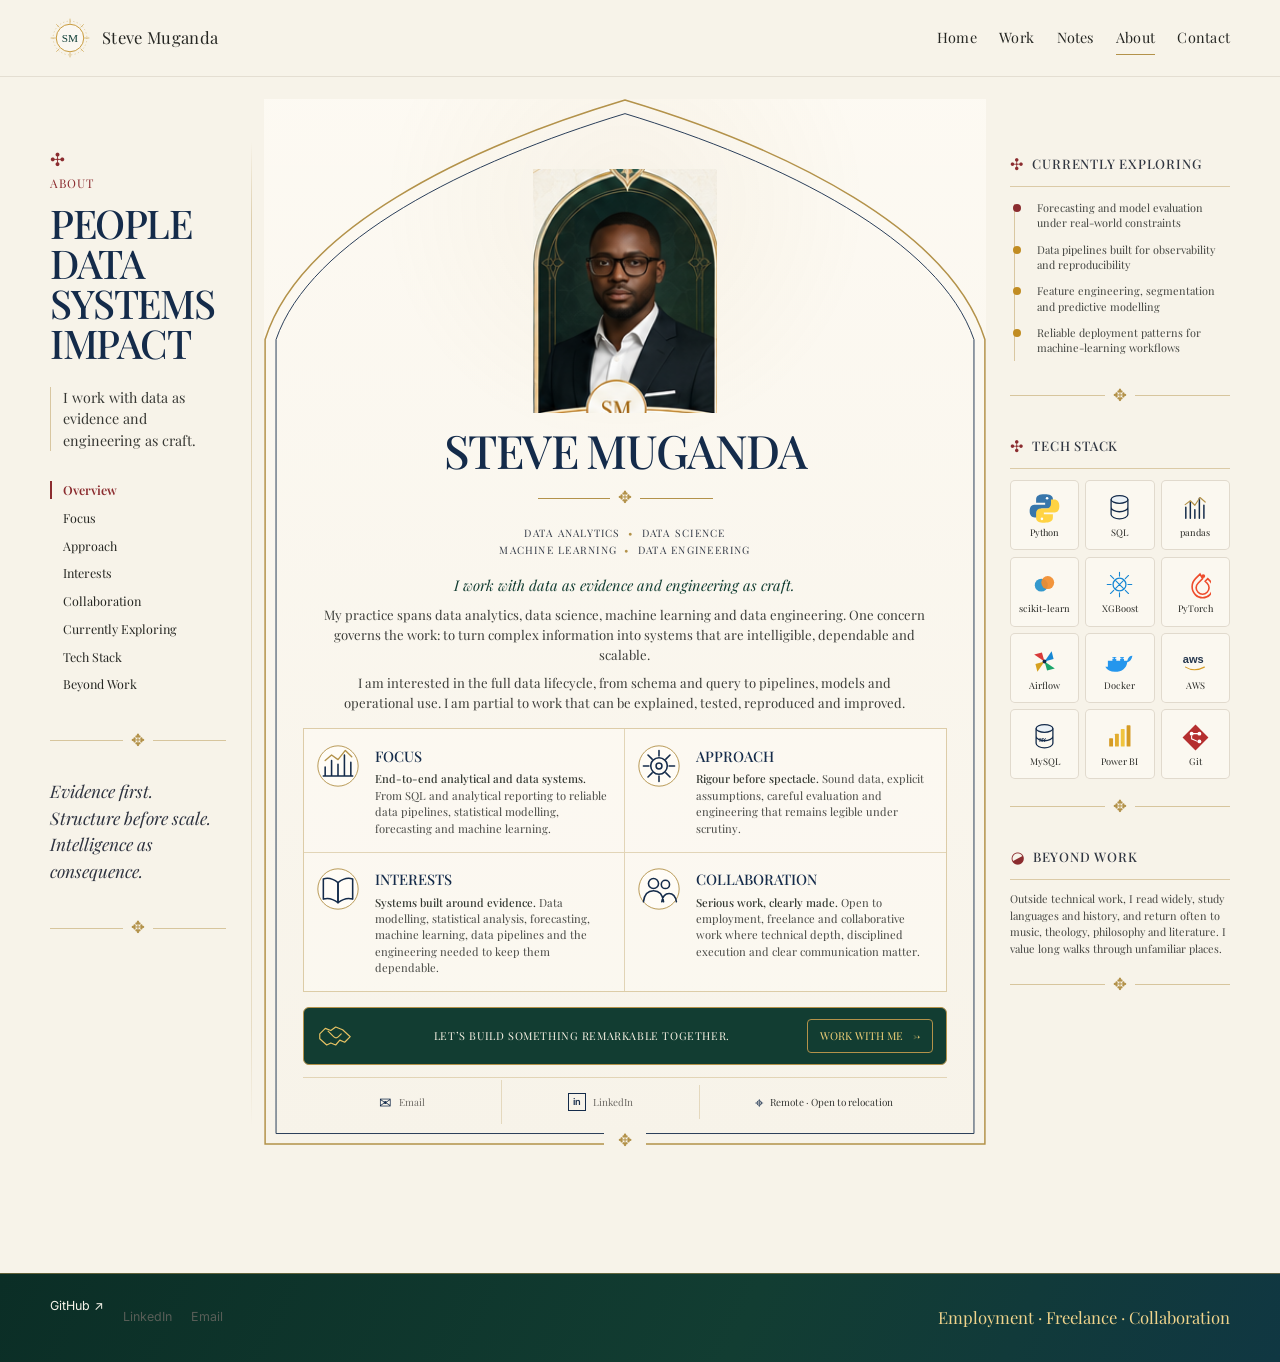
==== commit fe77f827: "feat(portfolio): refine responsive layout, asset handling, and mobile map presentation" ====
--- a/about/index.html
+++ b/about/index.html
@@ -23,7 +23,13 @@
 <span>Steve Muganda</span>
 </a>
 <button aria-expanded="false" aria-label="Open navigation" class="nav-toggle" data-nav-toggle=""><span></span></button>
-<nav aria-label="Primary navigation" class="site-nav" data-nav=""><a href="../">Home</a><a href="../work/">Work</a><a href="../notes/">Notes</a><a aria-current="page" href="./">About</a><a href="/contact/">Contact</a></nav>
+<nav aria-label="Primary navigation" class="site-nav" data-nav="">
+<a href="../">Home</a>
+<a href="../work/">Work</a>
+<a href="../notes/">Notes</a>
+<a aria-current="page" href="./">About</a>
+<a href="../contact/">Contact</a>
+</nav>
 </div>
 </header>
 <main class="container about6-page" id="main">
--- a/assets/css/styles.css
+++ b/assets/css/styles.css
@@ -1653,227 +1653,688 @@
 .resume-placeholder { display:inline-flex; min-height:44px; align-items:center; padding:.7rem 1rem; border:1px solid var(--line); color:var(--muted); }
 @media (max-width:760px){ .contact-page-grid{grid-template-columns:1fr}.project-actions{gap:.7rem}.project-github{padding-left:.7rem} }
 
-/* v15: approved portrait-led homepage, vivid global intelligence field, direct résumé artefact */
-.hero {
-  grid-template-columns: minmax(285px, .34fr) minmax(0, .66fr);
-  gap: clamp(.6rem, 1.6vw, 1.6rem);
-  min-height: 525px;
+/* ================================================================
+   v16 homepage refinement: disciplined, high-contrast, CMS-driven.
+   Built on the v14 baseline. These rules intentionally override only
+   the homepage, shared navigation/footer, and contact icon treatments.
+   ================================================================ */
+
+.site-nav {
+  text-transform: none;
+  letter-spacing: .015em;
+  font-family: var(--display);
+  font-size: .9rem;
+}
+.site-nav a:not(.button) { padding-block: 1.35rem; }
+
+.discipline-rail {
+  display: grid;
+  grid-template-columns: repeat(4, minmax(0, 1fr));
+  border-bottom: 1px solid var(--line);
+  margin: -.4rem 0 1rem;
+}
+.discipline-item {
+  min-width: 0;
+  min-height: 76px;
+  display: flex;
   align-items: center;
-}
-.hero-identity {
+  justify-content: center;
+  gap: .8rem;
+  padding: .9rem .85rem;
+  border-right: 1px solid color-mix(in srgb, var(--antique-gold) 45%, var(--line));
+}
+.discipline-item:last-child { border-right: 0; }
+.discipline-item .ui-icon {
+  width: 31px;
+  height: 31px;
+  flex: 0 0 auto;
+}
+.discipline-item strong {
+  color: var(--oxford-blue);
+  font-size: .72rem;
+  line-height: 1.25;
+  letter-spacing: .18em;
+  text-transform: uppercase;
+  font-weight: 600;
+  white-space: nowrap;
+}
+
+.hero-home-v16 {
+  grid-template-columns: minmax(280px, .34fr) minmax(0, .66fr);
+  gap: clamp(1rem, 2vw, 2rem);
+  min-height: 520px;
+  padding-top: .3rem;
+}
+.hero-home-v16 .hero-identity {
   align-self: center;
-  padding: .25rem 0 .25rem clamp(1rem, 1.7vw, 1.5rem);
-  border-left: 1px solid color-mix(in srgb, var(--antique-gold) 86%, #c47b00);
-}
-.hero-domains {
-  margin: 0 0 .85rem;
-  max-width: 29rem;
-  color: var(--oxford-blue);
-  font-size: .68rem;
-  font-weight: 500;
-  letter-spacing: .18em;
-  line-height: 1.85;
-}
-.hero-portrait-primary {
-  width: clamp(172px, 18vw, 226px);
-  margin: 0 0 .8rem;
-  border: 1.5px solid #c67b00;
-  box-shadow:
-    0 0 0 5px rgb(247 243 233 / .94),
-    0 0 0 6px rgb(179 146 74 / .42),
-    0 16px 40px rgb(20 43 74 / .08);
+  padding-left: clamp(.35rem, 1vw, .8rem);
+}
+.hero-home-v16 .hero-portrait-primary {
+  width: clamp(180px, 18vw, 235px);
+  margin-bottom: 1.15rem;
+  box-shadow: 0 16px 40px rgb(20 43 74 / .08), 0 0 0 5px rgb(247 243 233 / .83);
   position: relative;
 }
-.hero-portrait-primary::after {
+.hero-home-v16 .hero-portrait-primary::after {
   content: "";
   position: absolute;
-  inset: -16px;
-  border: 1px solid rgb(179 146 74 / .28);
+  inset: -13px;
+  border: 1px solid color-mix(in srgb, var(--antique-gold) 72%, transparent);
   border-radius: 50%;
   pointer-events: none;
 }
-.hero-copy {
+.hero-home-v16 .hero-copy {
+  color: var(--oxford-blue);
+  font-size: clamp(1.58rem, 1.3rem + .9vw, 2.15rem);
+  line-height: 1.22;
+  max-width: 28rem;
+  margin-bottom: 1.25rem;
+}
+.hero-actions { gap: .65rem; align-items: stretch; }
+.hero-actions .button {
+  min-width: 128px;
+  min-height: 48px;
+  padding-inline: 1.15rem;
+}
+.button-resume {
+  color: #9a5b0a;
+  border-color: color-mix(in srgb, var(--antique-gold) 86%, #c97900);
+  background: rgb(255 252 246 / .72);
+}
+.button-resume:hover { background: #fff8ea; color: #764403; }
+.button-resume[aria-disabled="true"] { cursor: default; opacity: .88; }
+.button-resume[aria-disabled="true"]:hover { transform: none; }
+.button-icon { width: 18px; height: 18px; }
+
+.hero-home-v16 .hero-visual {
+  min-height: 500px;
+  overflow: visible;
+}
+.hero-home-v16 .hero-global-field {
+  width: 127%;
+  height: 110%;
+  left: -19%;
+  top: -5%;
+  object-fit: contain;
+  object-position: center;
+  opacity: .97;
+  filter: saturate(1.38) contrast(1.13) brightness(.99) drop-shadow(0 15px 28px rgb(20 43 74 / .055));
+  -webkit-mask-image: linear-gradient(90deg, transparent 0%, rgb(0 0 0 / .66) 12%, #000 28%, #000 100%);
+  mask-image: linear-gradient(90deg, transparent 0%, rgb(0 0 0 / .66) 12%, #000 28%, #000 100%);
+}
+
+.map-label {
+  position: absolute;
+  z-index: 3;
+  color: var(--oxford-blue);
+  font-size: .62rem;
+  line-height: 1.08;
+  font-weight: 600;
+  letter-spacing: .16em;
+  text-transform: uppercase;
+  text-align: center;
+  pointer-events: none;
+  text-shadow: 0 1px 0 rgb(247 243 233 / .9);
+}
+.map-label::after {
+  content: "";
+  position: absolute;
+  left: 50%;
+  top: calc(100% + 3px);
+  width: 1px;
+  height: 11px;
+  background: color-mix(in srgb, var(--antique-gold) 76%, transparent);
+}
+.map-label::before {
+  content: "";
+  position: absolute;
+  left: calc(50% - 2.5px);
+  top: calc(100% + 13px);
+  width: 5px;
+  height: 5px;
+  border-radius: 50%;
+  background: var(--antique-gold);
+  box-shadow: 0 0 0 2px rgb(247 243 233 / .75);
+}
+.map-label-na { left: 22%; top: 30%; }
+.map-label-sa { left: 37%; top: 69%; }
+.map-label-eu { left: 53%; top: 25%; }
+.map-label-af { left: 56%; top: 59%; }
+.map-label-as { left: 76%; top: 31%; }
+.map-label-oc { left: 83%; top: 72%; }
+
+.home-contact-strip {
+  display: grid;
+  grid-template-columns: repeat(4, minmax(0, 1fr));
+  border-top: 1px solid var(--line);
+  border-bottom: 1px solid var(--line);
+  margin: .4rem 0 0;
+}
+.home-contact-item {
+  min-width: 0;
+  display: grid;
+  grid-template-columns: 28px minmax(0, 1fr);
+  gap: .75rem;
+  align-items: center;
+  min-height: 76px;
+  padding: .75rem .9rem;
+  border-right: 1px solid var(--line);
+  transition: background .18s ease;
+}
+.home-contact-item:last-child { border-right: 0; }
+a.home-contact-item:hover { background: rgb(237 228 210 / .32); }
+.home-contact-item .ui-icon { width: 25px; height: 25px; }
+.home-contact-item small {
+  display: block;
+  color: var(--rubric-red);
+  font-size: .62rem;
+  letter-spacing: .13em;
+  text-transform: uppercase;
+  margin-bottom: .12rem;
+}
+.home-contact-item strong {
+  display: block;
+  min-width: 0;
+  color: var(--oxford-blue);
+  font-family: var(--display);
+  font-size: .86rem;
+  font-weight: 500;
+  white-space: nowrap;
+  overflow: hidden;
+  text-overflow: ellipsis;
+}
+.home-contact-pending { opacity: .72; }
+
+.home-selected { padding-block: 1.95rem 1.55rem; }
+.teaser { border-radius: 5px; box-shadow: 0 7px 20px rgb(20 43 74 / .035); }
+.teaser-image { aspect-ratio: 16 / 6.6; filter: saturate(1.18) contrast(1.07); }
+.teaser-body { padding: .78rem .85rem .88rem; }
+.teaser h3 { color: var(--oxford-blue); font-size: 1.03rem; }
+.teaser-summary { margin: 0 0 .55rem; font-family: var(--display); font-size: .78rem; line-height: 1.42; color: #5c6670; }
+.teaser .tags { margin: 0 0 .65rem; }
+.teaser .tag { font-size: .58rem; text-transform: uppercase; letter-spacing: .09em; padding: .18rem .42rem; background: #f2eee4; }
+.project-actions { display: flex; align-items: center; gap: .75rem; padding-top: .4rem; }
+.project-actions .text-link:first-child { color: #a4560b; }
+.project-actions .project-github { padding-left: .75rem; border-left: 1px solid var(--line); }
+
+.practice-section { padding-block: 1.6rem 1.8rem; }
+.practice-heading-row {
+  display: flex;
+  align-items: baseline;
+  justify-content: space-between;
+  gap: 1.5rem;
   margin-bottom: .85rem;
-  max-width: 28rem;
-  color: var(--oxford-blue);
-  font-size: clamp(1.55rem, 1.18rem + 1.15vw, 2.25rem);
-  line-height: 1.14;
-}
-.hero-actions { gap: .75rem; }
-.hero-actions .button { min-width: 138px; }
-.hero-resume {
-  min-height: 34px;
-  margin-top: .42rem;
-  display: inline-flex;
+}
+.practice-heading-row .section-title { margin: 0; text-align: left; }
+.practice-intro {
+  margin: 0;
+  max-width: 33rem;
+  color: #58718c;
+  font-family: var(--display);
+  font-size: .8rem;
+}
+.practice-section .capability-grid { border-top: 1px solid var(--line); border-bottom: 0; }
+.practice-section .capability {
+  grid-template-columns: 52px 1fr;
+  padding: 1rem 1.1rem;
+}
+.practice-section .capability-icon {
+  width: 46px;
+  height: 46px;
+  border: 0;
+  border-radius: 0;
+  padding: 0;
+}
+.practice-section .capability-icon-image img { width: 46px; height: 46px; object-fit: contain; }
+.practice-section .capability h3 { color: var(--oxford-blue); font-size: .95rem; }
+.practice-section .capability p { color: #667384; }
+
+.contact-method { position: relative; padding-left: 4.2rem; }
+.contact-method-icon {
+  position: absolute;
+  left: 1.2rem;
+  top: 1.15rem;
+  width: 30px;
+  height: 30px;
+}
+
+.contact-footer {
+  background: linear-gradient(115deg, #0b2e26, #123d32 58%, #103742);
+  color: #f7f3e9;
+  border-top: 1px solid rgb(179 146 74 / .5);
+}
+.footer-v16 {
+  min-height: 110px;
+  display: flex;
   align-items: center;
-  gap: .55rem;
-  color: var(--oxford-blue);
-  font-family: var(--display);
-  font-size: .86rem;
-}
-.hero-resume-icon {
+  justify-content: space-between;
+  gap: 1.5rem;
+}
+.footer-identity { display: flex; flex-direction: column; gap: .12rem; }
+.footer-identity strong { font-family: var(--display); font-size: 1.08rem; font-weight: 500; }
+.footer-identity span { font-size: .64rem; letter-spacing: .04em; color: rgb(247 243 233 / .78); }
+.footer-social { display: flex; align-items: center; gap: .7rem; }
+.footer-icon-link {
+  width: 34px;
+  height: 34px;
   display: grid;
   place-items: center;
-  width: 24px;
-  height: 28px;
-  color: #bd6900;
-  border: 1px solid #bd6900;
-  border-radius: 2px;
-  font-family: var(--body);
-  font-size: .72rem;
-}
-.hero-resume-link {
-  border-bottom: 1px solid transparent;
-  transition: color .18s ease, border-color .18s ease;
-}
-.hero-resume-link:hover {
-  color: #9a5600;
-  border-bottom-color: #c47b00;
-}
-.hero-resume-label { color: var(--muted); }
-.hero-visual {
-  min-height: 500px;
-  margin-left: -5.2rem;
-  z-index: 0;
-}
-.hero-global-field {
-  width: 141%;
-  height: 119%;
-  left: -18%;
-  top: -9%;
-  opacity: .98;
-  object-position: 67% center;
-  filter: saturate(1.38) contrast(1.12) brightness(.96);
-  -webkit-mask-image: linear-gradient(90deg, transparent 0%, rgb(0 0 0 / .48) 8%, rgb(0 0 0 / .92) 18%, #000 34%, #000 100%);
-  mask-image: linear-gradient(90deg, transparent 0%, rgb(0 0 0 / .48) 8%, rgb(0 0 0 / .92) 18%, #000 34%, #000 100%);
-}
-.hero-map-labels {
-  position: absolute;
-  inset: 0;
-  z-index: 1;
-  pointer-events: none;
-  color: var(--oxford-blue);
-  font-size: .55rem;
-  font-weight: 600;
-  letter-spacing: .18em;
-  line-height: 1.2;
-  text-transform: uppercase;
-}
-.map-label { position: absolute; text-align: center; text-shadow: 0 1px 8px var(--ivory); }
-.label-na { left: 22%; top: 31%; }
-.label-eu { left: 52%; top: 34%; }
-.label-af { left: 57%; top: 64%; }
-.label-sa { left: 36%; top: 78%; }
-.label-as { left: 82%; top: 39%; }
-.label-oc { left: 86%; top: 79%; }
-
-.home-selected { padding-block: 1rem 1.3rem; }
-.section-heading-row { margin-bottom: .65rem; }
-.section-heading-row .section-title {
-  font-family: var(--body);
-  color: #aa6200;
-  font-size: .72rem;
-  font-weight: 500;
-  letter-spacing: .18em;
-  text-transform: uppercase;
-}
-.section-heading-row .section-title::before {
-  content: "";
-  display: inline-block;
-  width: 42px;
-  height: 1px;
-  margin-right: .75rem;
-  vertical-align: middle;
-  background: #c47b00;
-}
-.selected-view-all { color: #a45d00; font-size: .88rem; }
-.teaser-grid { gap: 1rem; }
-.teaser {
-  border-color: color-mix(in srgb, var(--antique-gold) 28%, var(--line));
-  border-radius: 5px;
-  background: rgb(255 252 246 / .56);
-  box-shadow: 0 8px 22px rgb(20 43 74 / .035);
-}
-.teaser-image {
-  aspect-ratio: 16 / 5.1;
-  filter: saturate(1.2) contrast(1.08);
-}
-.teaser-body { padding: .72rem .9rem .8rem; }
-.teaser h3 { color: var(--oxford-blue); font-size: 1.06rem; margin-bottom: .2rem; }
-.teaser-summary { margin: 0 0 .55rem; color: #5b6470; font-family: var(--display); font-size: .78rem; line-height: 1.35; }
-.teaser-tags { display: flex; flex-wrap: wrap; gap: .35rem; margin-bottom: .55rem; }
-.teaser-tags span {
-  padding: .16rem .42rem;
-  border: 1px solid rgb(20 43 74 / .06);
-  border-radius: 4px;
-  background: rgb(20 43 74 / .035);
-  color: #697079;
-  font-size: .56rem;
-  letter-spacing: .13em;
-  text-transform: uppercase;
-}
-.teaser .project-actions { margin-top: .18rem; gap: .78rem; }
-.teaser .project-actions .text-link:first-child { color: #ad6200; font-family: var(--display); font-size: .82rem; }
-.teaser .project-actions .project-github { color: var(--charcoal); font-size: .75rem; }
-.teaser .project-actions .project-github:hover { color: var(--cathedral-green); }
-
-.home-capabilities-section { padding-block: .25rem .55rem; }
-.home-capabilities-section .section-title {
-  position: absolute !important;
-  width: 1px !important;
-  height: 1px !important;
-  overflow: hidden !important;
-  clip: rect(0 0 0 0) !important;
-  white-space: nowrap !important;
-}
-.capability-grid {
-  border-top: 1px solid rgb(222 215 202 / .75);
-  border-bottom: 0;
-}
-.capability {
-  grid-template-columns: 48px 1fr;
-  gap: .8rem;
-  padding: .9rem 1rem .75rem;
-  border-right-color: color-mix(in srgb, #c47b00 42%, var(--line));
-}
-.capability-icon {
-  width: 48px;
-  height: 48px;
-  border: 0;
-  border-radius: 0;
-  color: #b96a00;
-}
-.capability-icon-image { padding: 0; overflow: visible; }
-.capability-icon-image img { width: 48px; height: 48px; }
-.capability h3 { color: var(--oxford-blue); font-size: .9rem; margin-bottom: .1rem; }
-.capability p { color: #66707b; font-family: var(--display); font-size: .68rem; line-height: 1.35; }
-
-@media (max-width: 960px) {
-  .hero { grid-template-columns: .39fr .61fr; min-height: 490px; }
-  .hero-visual { margin-left: -3.5rem; min-height: 440px; }
-  .hero-global-field { width: 132%; height: 114%; left: -14%; opacity: .94; filter: saturate(1.28) contrast(1.08) brightness(.98); }
-  .hero-map-labels { opacity: .85; }
+  border: 1px solid rgb(179 146 74 / .45);
+  border-radius: 50%;
+  background: rgb(255 255 255 / .025);
+}
+.footer-icon-link .ui-icon { width: 19px; height: 19px; filter: brightness(0) invert(1); opacity: .94; }
+.footer-icon-link:hover { border-color: var(--antique-gold); background: rgb(179 146 74 / .12); }
+.footer-icon-pending { opacity: .55; }
+
+@media (max-width: 980px) {
+  .discipline-rail { grid-template-columns: repeat(2, minmax(0, 1fr)); }
+  .discipline-item:nth-child(2) { border-right: 0; }
+  .discipline-item:nth-child(-n+2) { border-bottom: 1px solid var(--line); }
+  .hero-home-v16 { grid-template-columns: minmax(250px, .4fr) minmax(0, .6fr); min-height: 470px; }
+  .hero-home-v16 .hero-global-field { width: 132%; left: -21%; opacity: .92; }
+  .home-contact-strip { grid-template-columns: repeat(2, minmax(0,1fr)); }
+  .home-contact-item:nth-child(2) { border-right: 0; }
+  .home-contact-item:nth-child(-n+2) { border-bottom: 1px solid var(--line); }
+  .practice-heading-row { align-items: flex-start; flex-direction: column; gap: .25rem; }
 }
 
 @media (max-width: 760px) {
-  .hero { grid-template-columns: 1fr; padding-top: 1rem; }
-  .hero-identity { border-left: 1px solid var(--antique-gold); padding-left: 1rem; }
-  .hero-portrait-primary { width: min(54vw, 210px); }
-  .hero-copy { max-width: 25rem; }
-  .hero-resume { margin-bottom: .35rem; }
-  .hero-visual { min-height: 275px; margin: -.2rem -1rem 0; }
-  .hero-global-field {
-    width: 123%;
-    height: 110%;
-    left: -9%;
-    top: -2%;
-    opacity: .92;
-    filter: saturate(1.28) contrast(1.08) brightness(.98);
-    -webkit-mask-image: linear-gradient(90deg, transparent 0%, #000 8%, #000 100%);
-    mask-image: linear-gradient(90deg, transparent 0%, #000 8%, #000 100%);
-  }
-  .hero-map-labels { display: none; }
-  .teaser-image { aspect-ratio: 16 / 6; }
-  .capability { grid-template-columns: 46px 1fr; }
-  .capability-icon-image img { width: 44px; height: 44px; }
-}
+  .site-nav { font-family: var(--body); font-size: .76rem; }
+  .discipline-rail { margin-top: .2rem; }
+  .discipline-item { min-height: 62px; padding: .7rem .55rem; gap: .5rem; justify-content: flex-start; }
+  .discipline-item .ui-icon { width: 25px; height: 25px; }
+  .discipline-item strong { font-size: .6rem; letter-spacing: .1em; white-space: normal; }
+  .hero-home-v16 { grid-template-columns: 1fr; min-height: auto; padding-top: 1.1rem; }
+  .hero-home-v16 .hero-identity { z-index: 4; }
+  .hero-home-v16 .hero-portrait-primary { width: min(52vw, 205px); }
+  .hero-home-v16 .hero-copy { font-size: clamp(1.4rem, 7vw, 1.85rem); max-width: 23rem; }
+  .hero-actions .button { flex: 1 1 30%; min-width: 0; }
+  .hero-home-v16 .hero-visual { min-height: 290px; margin-top: -.2rem; }
+  .hero-home-v16 .hero-global-field { width: 120%; height: 104%; left: -10%; top: 0; opacity: .9; filter: saturate(1.28) contrast(1.08); -webkit-mask-image: none; mask-image: none; }
+  .map-label { font-size: .5rem; letter-spacing: .1em; }
+  .map-label::after { height: 7px; }
+  .map-label::before { top: calc(100% + 9px); width: 4px; height: 4px; left: calc(50% - 2px); }
+  .map-label-na { left: 22%; top: 28%; }
+  .map-label-sa { left: 38%; top: 67%; }
+  .map-label-eu { left: 53%; top: 23%; }
+  .map-label-af { left: 56%; top: 57%; }
+  .map-label-as { left: 76%; top: 29%; }
+  .map-label-oc { left: 82%; top: 69%; }
+  .home-contact-strip { grid-template-columns: 1fr; }
+  .home-contact-item, .home-contact-item:nth-child(2) { border-right: 0; border-bottom: 1px solid var(--line); }
+  .home-contact-item:last-child { border-bottom: 0; }
+  .home-contact-item strong { white-space: normal; }
+  .practice-section .capability-grid { grid-template-columns: 1fr; }
+  .practice-section .capability { border-right: 0; }
+  .footer-v16 { align-items: flex-start; flex-direction: column; padding-block: 1.25rem; }
+}
+
+@media (max-width: 480px) {
+  .hero-actions { display: grid; grid-template-columns: 1fr 1fr; }
+  .hero-actions .button-resume { grid-column: 1 / -1; }
+  .hero-actions .button { width: 100%; }
+  .map-label { display: none; }
+}
+.project-github { display:inline-flex; align-items:center; gap:.36rem; }
+.project-github-icon { width:17px; height:17px; flex:0 0 auto; }
+
+/* ================================================================
+   v18 mobile coherence repair
+   Preserve the desktop v16/v17 composition; rebuild only the phone
+   breakpoint as one continuous identity + intelligence field.
+   ================================================================ */
+@media (max-width: 760px) {
+  /* Order the mobile narrative deliberately: identity, proof, practice, contact. */
+  .home-frame > .inner {
+    display: flex;
+    flex-direction: column;
+  }
+  .discipline-rail { order: 1; }
+  .hero-home-v16 { order: 2; }
+  .home-selected { order: 3; }
+  .practice-section { order: 4; }
+  .home-contact-strip { order: 5; }
+
+  /* Discipline rail: no card-like perimeter, only a quiet internal cross. */
+  .discipline-rail {
+    grid-template-columns: repeat(2, minmax(0, 1fr));
+    margin: .15rem 0 .5rem;
+    padding: .15rem 0 .5rem;
+    border: 0;
+  }
+  .discipline-item,
+  .discipline-item:nth-child(2),
+  .discipline-item:nth-child(-n+2) {
+    min-height: 48px;
+    padding: .38rem .35rem;
+    gap: .42rem;
+    justify-content: center;
+    border: 0;
+  }
+  .discipline-item:nth-child(odd) {
+    border-right: 1px solid color-mix(in srgb, var(--antique-gold) 42%, var(--line));
+  }
+  .discipline-item:nth-child(-n+2) {
+    border-bottom: 1px solid color-mix(in srgb, var(--antique-gold) 34%, var(--line));
+  }
+  .discipline-item .ui-icon { width: 24px; height: 24px; }
+  .discipline-item strong {
+    font-size: .58rem;
+    letter-spacing: .095em;
+    line-height: 1.25;
+    white-space: normal;
+  }
+
+  /* Hero: portrait and map are now one field, not two stacked sections. */
+  .hero-home-v16 {
+    position: relative;
+    display: block;
+    min-height: 555px;
+    padding: .25rem .1rem .9rem;
+    overflow: hidden;
+    border-bottom: 1px solid color-mix(in srgb, var(--antique-gold) 22%, var(--line));
+  }
+  .hero-home-v16 .hero-visual {
+    position: absolute;
+    inset: 0;
+    z-index: 0;
+    min-height: 0;
+    margin: 0;
+    overflow: hidden;
+    pointer-events: none;
+  }
+  .hero-home-v16 .hero-global-field {
+    position: absolute;
+    width: 154%;
+    height: auto;
+    max-width: none;
+    left: -24%;
+    top: 4.4rem;
+    opacity: .82;
+    object-fit: contain;
+    object-position: center top;
+    filter: saturate(1.38) contrast(1.1) brightness(1.015);
+    -webkit-mask-image: linear-gradient(180deg, #000 0%, #000 68%, rgba(0,0,0,.72) 82%, transparent 100%);
+    mask-image: linear-gradient(180deg, #000 0%, #000 68%, rgba(0,0,0,.72) 82%, transparent 100%);
+  }
+  .hero-home-v16 .map-label { display: none; }
+
+  .hero-home-v16 .hero-identity {
+    position: relative;
+    z-index: 3;
+    display: grid;
+    grid-template-rows: auto minmax(150px, 1fr) auto auto;
+    min-height: 530px;
+    padding: .35rem .15rem 0;
+    text-align: left;
+  }
+  .hero-home-v16 .hero-portrait-primary {
+    grid-row: 1;
+    width: min(43vw, 162px);
+    margin: .65rem 0 0 .18rem;
+    box-shadow: 0 13px 30px rgb(20 43 74 / .08), 0 0 0 4px rgb(247 243 233 / .86);
+  }
+  .hero-home-v16 .hero-copy {
+    grid-row: 3;
+    align-self: end;
+    max-width: min(19rem, 92%);
+    margin: 0 0 .8rem;
+    padding: .4rem .7rem .42rem 0;
+    font-size: clamp(1.32rem, 6.7vw, 1.75rem);
+    line-height: 1.2;
+    background: linear-gradient(90deg, rgba(247,243,233,.97) 0%, rgba(247,243,233,.92) 68%, rgba(247,243,233,0) 100%);
+    text-shadow: 0 1px 0 rgba(255,255,255,.72);
+  }
+  .hero-home-v16 .hero-actions {
+    grid-row: 4;
+    display: grid;
+    grid-template-columns: repeat(3, minmax(0, 1fr));
+    gap: .42rem;
+    margin-bottom: .1rem;
+  }
+  .hero-home-v16 .hero-actions .button,
+  .hero-home-v16 .hero-actions .button-resume {
+    width: 100%;
+    min-width: 0;
+    min-height: 44px;
+    padding: .55rem .28rem;
+    font-size: .55rem;
+    letter-spacing: .045em;
+    white-space: nowrap;
+  }
+  .hero-home-v16 .hero-actions .button-icon { width: 14px; height: 14px; }
+
+  /* Contact belongs after Practice on phones. */
+  .home-contact-strip {
+    grid-template-columns: 1fr;
+    margin: .75rem 0 .1rem;
+    border-top: 1px solid var(--line);
+    border-bottom: 0;
+  }
+  .home-contact-item,
+  .home-contact-item:nth-child(2) {
+    min-height: 62px;
+    grid-template-columns: 24px minmax(0, 1fr);
+    gap: .65rem;
+    padding: .64rem .55rem;
+    border-right: 0;
+    border-bottom: 1px solid var(--line);
+  }
+  .home-contact-item:last-child { border-bottom: 0; }
+  .home-contact-item .ui-icon { width: 21px; height: 21px; }
+  .home-contact-item small { font-size: .58rem; }
+  .home-contact-item strong { font-size: .78rem; }
+
+  .home-selected { padding-block: 1.45rem 1.2rem; }
+  .teaser-summary { font-size: .81rem; line-height: 1.48; }
+  .teaser .tag { font-size: .6rem; }
+  .project-actions .text-link { font-size: .78rem; }
+
+  .practice-section { padding-block: 1.35rem 1rem; }
+  .practice-heading-row { margin-bottom: .6rem; }
+  .practice-intro { font-size: .82rem; line-height: 1.45; }
+  .practice-section .capability { padding: .9rem .45rem; }
+  .practice-section .capability h3 { font-size: .98rem; }
+  .practice-section .capability p { font-size: .8rem; }
+}
+
+@media (max-width: 480px) {
+  .hero-home-v16 { min-height: 535px; }
+  .hero-home-v16 .hero-identity { min-height: 510px; grid-template-rows: auto minmax(138px, 1fr) auto auto; }
+  .hero-home-v16 .hero-global-field { width: 158%; left: -27%; top: 4.25rem; }
+  .hero-home-v16 .hero-portrait-primary { width: min(42vw, 154px); }
+  .hero-home-v16 .hero-actions { grid-template-columns: repeat(3, minmax(0, 1fr)); }
+  .hero-home-v16 .hero-actions .button-resume { grid-column: auto; }
+  .hero-home-v16 .hero-actions .button { font-size: .52rem; letter-spacing: .035em; }
+}
+
+@media (max-width: 350px) {
+  .hero-home-v16 .hero-actions .button { font-size: .49rem; padding-inline: .18rem; }
+  .discipline-item strong { font-size: .54rem; }
+}
+
+/* ================================================================
+   v19 mobile rectification
+   Surgical mobile-only corrections. Desktop and approved visual
+   language remain unchanged.
+   ================================================================ */
+@media (max-width: 760px) {
+  /* Keep the owner identity present in the compact header. */
+  .brand span {
+    display: inline;
+    font-size: .88rem;
+    letter-spacing: .015em;
+  }
+
+  /* Improve small-screen legibility without changing the 2x2 discipline structure. */
+  .discipline-item strong {
+    font-size: .64rem;
+    letter-spacing: .085em;
+  }
+
+  /* Let the hero fade as one field instead of placing the hook on a visible panel. */
+  .hero-home-v16 .hero-visual::after {
+    content: "";
+    position: absolute;
+    left: 0;
+    right: 0;
+    bottom: 0;
+    height: 43%;
+    background: linear-gradient(180deg, rgba(247,243,233,0) 0%, rgba(247,243,233,.76) 48%, rgba(247,243,233,.98) 88%, var(--ivory) 100%);
+    pointer-events: none;
+  }
+  .hero-home-v16 .hero-copy {
+    max-width: min(20.5rem, 96%);
+    padding-right: .35rem;
+    background: none;
+  }
+
+  /* Keep all three calls-to-action as peers, but restore readable type. */
+  .hero-home-v16 .hero-actions .button,
+  .hero-home-v16 .hero-actions .button-resume {
+    font-size: .61rem;
+    letter-spacing: .025em;
+    padding-inline: .22rem;
+  }
+}
+
+@media (max-width: 480px) {
+  .header-inner { height: 64px; }
+  .brand { gap: .55rem; }
+  .brand img { width: 36px; height: 36px; }
+  .brand span { font-size: .82rem; }
+  .hero-home-v16 .hero-actions .button { font-size: .58rem; }
+  .discipline-item strong { font-size: .61rem; }
+}
+
+@media (max-width: 350px) {
+  .brand span { font-size: .76rem; }
+  .hero-home-v16 .hero-actions .button { font-size: .54rem; letter-spacing: .015em; }
+  .discipline-item strong { font-size: .57rem; }
+}
+
+/* ================================================================
+   v20 mobile map-label restoration
+   Restore geographic semantics on phone layouts while preserving the
+   approved desktop map treatment and hero composition.
+   ================================================================ */
+@media (max-width: 760px) {
+  .hero-home-v16 .map-label {
+    display: block;
+    z-index: 2;
+    font-size: .57rem;
+    line-height: 1.08;
+    font-weight: 700;
+    letter-spacing: .075em;
+    color: var(--oxford-blue);
+    padding: .11rem .18rem .09rem;
+    border-radius: 2px;
+    background: rgba(247,243,233,.66);
+    text-shadow: 0 1px 0 rgba(255,255,255,.96), 0 0 3px rgba(247,243,233,.95);
+  }
+  .hero-home-v16 .map-label::after {
+    top: calc(100% + 2px);
+    height: 8px;
+    background: color-mix(in srgb, var(--antique-gold) 86%, transparent);
+  }
+  .hero-home-v16 .map-label::before {
+    top: calc(100% + 9px);
+    width: 4px;
+    height: 4px;
+    left: calc(50% - 2px);
+    box-shadow: 0 0 0 2px rgba(247,243,233,.9);
+  }
+
+  /* Positions are tuned to the mobile crop, not inherited from desktop. */
+  .hero-home-v16 .map-label-na { left: 26%; top: 29%; }
+  .hero-home-v16 .map-label-sa { left: 38%; top: 59%; }
+  .hero-home-v16 .map-label-eu { left: 51%; top: 27%; }
+  .hero-home-v16 .map-label-af { left: 55%; top: 48%; }
+  .hero-home-v16 .map-label-as { left: 74%; top: 31%; }
+  .hero-home-v16 .map-label-oc { left: 78%; top: 60%; }
+}
+
+@media (max-width: 480px) {
+  .hero-home-v16 .map-label {
+    display: block;
+    font-size: .52rem;
+    letter-spacing: .065em;
+    padding-inline: .14rem;
+  }
+  .hero-home-v16 .map-label-na { left: 24%; top: 28%; }
+  .hero-home-v16 .map-label-sa { left: 37%; top: 58%; }
+  .hero-home-v16 .map-label-eu { left: 50%; top: 27%; }
+  .hero-home-v16 .map-label-af { left: 54%; top: 47%; }
+  .hero-home-v16 .map-label-as { left: 73%; top: 31%; }
+  .hero-home-v16 .map-label-oc { left: 77%; top: 59%; }
+}
+
+@media (max-width: 350px) {
+  .hero-home-v16 .map-label { font-size: .48rem; letter-spacing: .05em; }
+}
+
+/* v20.1 map-label positioning correction after visual review. */
+@media (max-width: 760px) {
+  .hero-home-v16 .map-label-na { left: 43%; top: 43%; }
+  .hero-home-v16 .map-label-sa { left: 48%; top: 61%; }
+  .hero-home-v16 .map-label-eu { left: 62%; top: 40%; }
+  .hero-home-v16 .map-label-af { left: 63%; top: 52%; }
+  .hero-home-v16 .map-label-as { left: 79%; top: 44%; }
+  .hero-home-v16 .map-label-oc { left: 78%; top: 64%; }
+}
+@media (max-width: 480px) {
+  .hero-home-v16 .map-label-na { left: 43%; top: 43%; }
+  .hero-home-v16 .map-label-sa { left: 48%; top: 61%; }
+  .hero-home-v16 .map-label-eu { left: 62%; top: 40%; }
+  .hero-home-v16 .map-label-af { left: 63%; top: 52%; }
+  .hero-home-v16 .map-label-as { left: 79%; top: 44%; }
+  .hero-home-v16 .map-label-oc { left: 78%; top: 64%; }
+}
+
+/* Final v20 mobile label placements: keep labels inside the visible map field. */
+@media (max-width: 760px) {
+  .hero-home-v16 .map-label-na { left: 44%; top: 40%; }
+  .hero-home-v16 .map-label-sa { left: 49%; top: 57%; }
+  .hero-home-v16 .map-label-eu { left: 62%; top: 38%; }
+  .hero-home-v16 .map-label-af { left: 64%; top: 49%; }
+  .hero-home-v16 .map-label-as { left: 80%; top: 41%; }
+  .hero-home-v16 .map-label-oc { left: 79%; top: 58%; }
+}
+@media (max-width: 480px) {
+  .hero-home-v16 .map-label-na { left: 44%; top: 40%; }
+  .hero-home-v16 .map-label-sa { left: 49%; top: 57%; }
+  .hero-home-v16 .map-label-eu { left: 62%; top: 38%; }
+  .hero-home-v16 .map-label-af { left: 64%; top: 49%; }
+  .hero-home-v16 .map-label-as { left: 80%; top: 41%; }
+  .hero-home-v16 .map-label-oc { left: 79%; top: 58%; }
+}
+
+/* v20 final mobile map framing + geographic semantics. */
+@media (max-width: 760px) {
+  .hero-home-v16 .hero-global-field {
+    width: 120%;
+    left: -14%;
+    top: 4.35rem;
+    opacity: .86;
+  }
+  .hero-home-v16 .map-label-na { left: 39%; top: 31%; }
+  .hero-home-v16 .map-label-sa { left: 48%; top: 44%; }
+  .hero-home-v16 .map-label-eu { left: 62%; top: 30%; }
+  .hero-home-v16 .map-label-af { left: 63%; top: 39%; }
+  .hero-home-v16 .map-label-as { left: 80%; top: 34%; }
+  .hero-home-v16 .map-label-oc { left: 78%; top: 49%; }
+}
+@media (max-width: 480px) {
+  .hero-home-v16 .hero-global-field {
+    width: 122%;
+    left: -15%;
+    top: 4.2rem;
+  }
+  .hero-home-v16 .map-label-na { left: 39%; top: 31%; }
+  .hero-home-v16 .map-label-sa { left: 48%; top: 44%; }
+  .hero-home-v16 .map-label-eu { left: 62%; top: 30%; }
+  .hero-home-v16 .map-label-af { left: 63%; top: 39%; }
+  .hero-home-v16 .map-label-as { left: 80%; top: 34%; }
+  .hero-home-v16 .map-label-oc { left: 78%; top: 49%; }
+}
--- a/assets/css/about.css
+++ b/assets/css/about.css
@@ -237,3 +237,4 @@
   color: #6d6a64;
   cursor: default;
 }
+.about6-contact-icon { width:16px; height:16px; flex:0 0 auto; }
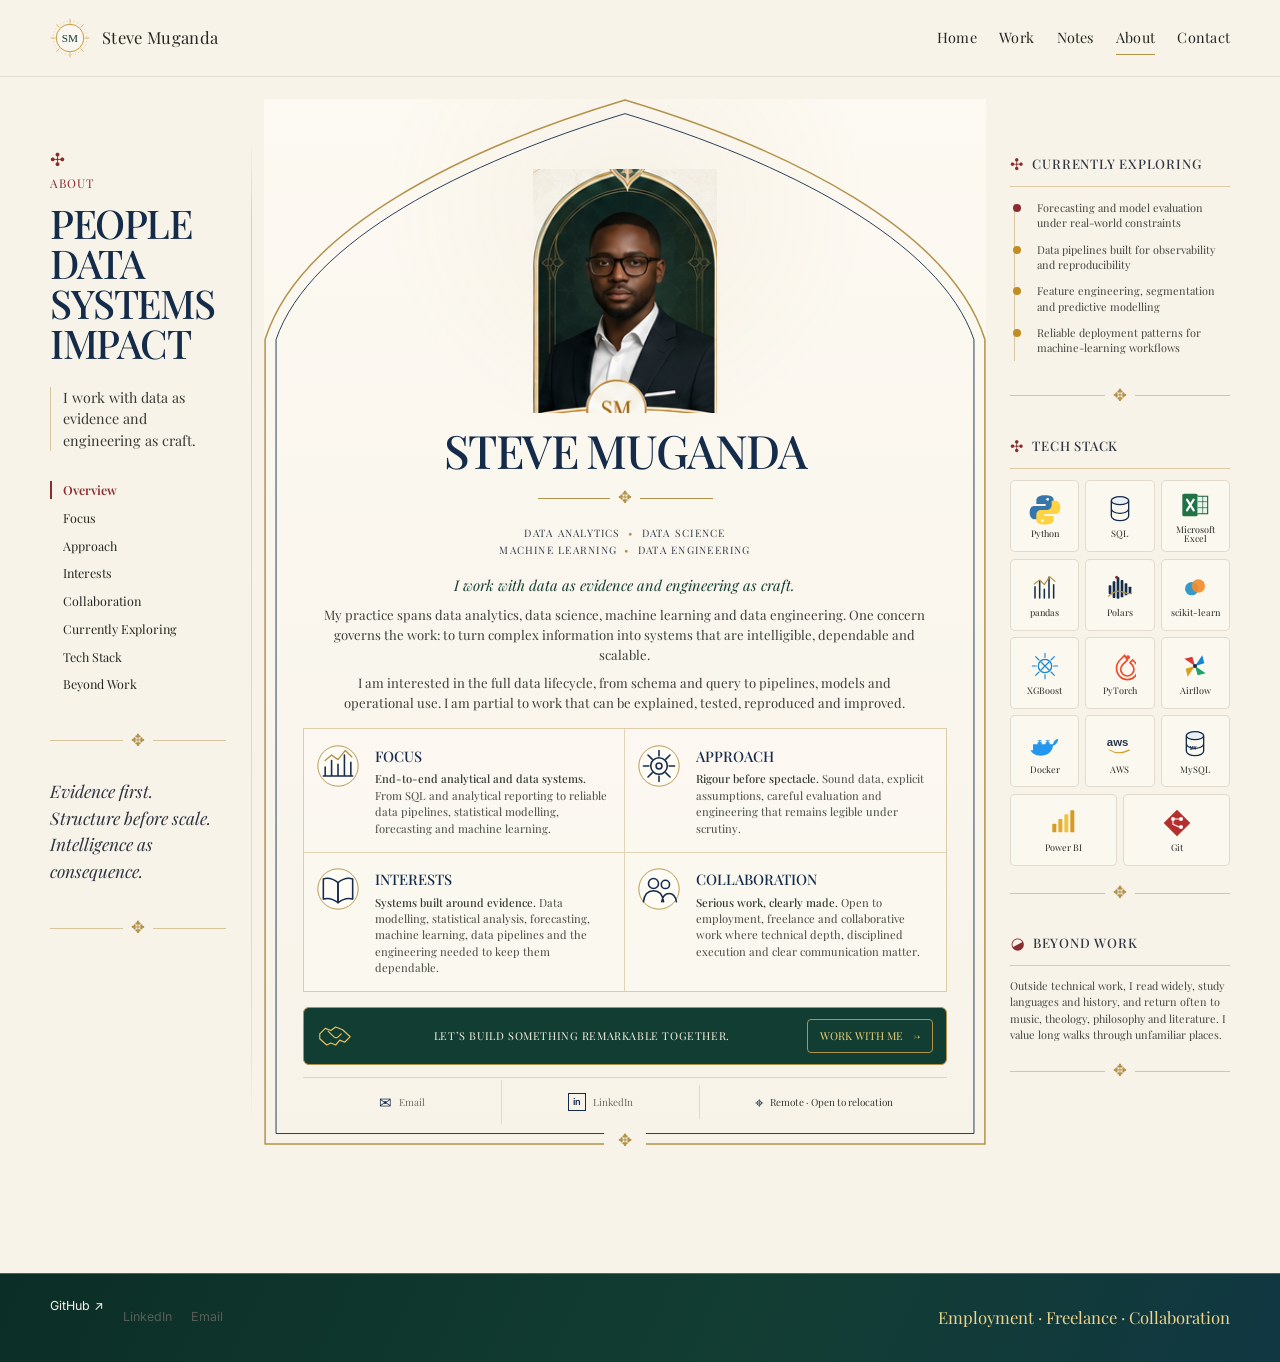
==== commit 5d428544: "fix(portfolio): align availability section, restore stack items, complete practice styling, and corr" ====
--- a/about/index.html
+++ b/about/index.html
@@ -115,20 +115,7 @@
 <section class="about6-side" data-about-section="" id="tech-stack">
 <div class="about6-side-title"><span>✣</span><h2>Tech Stack</h2></div>
 <div class="about6-side-rule"></div>
-<div class="about6-tech-grid">
-<div><img alt="" src="../assets/img/tech/python.svg"/><span>Python</span></div>
-<div><img alt="" src="../assets/img/tech/sql.svg"/><span>SQL</span></div>
-<div><img alt="" src="../assets/img/tech/pandas.svg"/><span>pandas</span></div>
-<div><img alt="" src="../assets/img/tech/sklearn.svg"/><span>scikit-learn</span></div>
-<div><img alt="" src="../assets/img/tech/xgboost.svg"/><span>XGBoost</span></div>
-<div><img alt="" src="../assets/img/tech/pytorch.svg"/><span>PyTorch</span></div>
-<div><img alt="" src="../assets/img/tech/airflow.svg"/><span>Airflow</span></div>
-<div><img alt="" src="../assets/img/tech/docker.svg"/><span>Docker</span></div>
-<div><img alt="" src="../assets/img/tech/aws.svg"/><span>AWS</span></div>
-<div><img alt="" src="../assets/img/tech/mysql.svg"/><span>MySQL</span></div>
-<div><img alt="" src="../assets/img/tech/powerbi.svg"/><span>Power BI</span></div>
-<div><img alt="" src="../assets/img/tech/git.svg"/><span>Git</span></div>
-</div>
+<div class="about6-tech-grid"><div><img alt="" src="../assets/media/tech/python.svg"/><span>Python</span></div><div><img alt="" src="../assets/media/tech/sql.svg"/><span>SQL</span></div><div><img alt="" src="../assets/media/tech/excel.svg"/><span>Microsoft Excel</span></div><div><img alt="" src="../assets/media/tech/pandas.svg"/><span>pandas</span></div><div><img alt="" src="../assets/media/tech/polars.svg"/><span>Polars</span></div><div><img alt="" src="../assets/media/tech/sklearn.svg"/><span>scikit-learn</span></div><div><img alt="" src="../assets/media/tech/xgboost.svg"/><span>XGBoost</span></div><div><img alt="" src="../assets/media/tech/pytorch.svg"/><span>PyTorch</span></div><div><img alt="" src="../assets/media/tech/airflow.svg"/><span>Airflow</span></div><div><img alt="" src="../assets/media/tech/docker.svg"/><span>Docker</span></div><div><img alt="" src="../assets/media/tech/aws.svg"/><span>AWS</span></div><div><img alt="" src="../assets/media/tech/mysql.svg"/><span>MySQL</span></div><div><img alt="" src="../assets/media/tech/powerbi.svg"/><span>Power BI</span></div><div><img alt="" src="../assets/media/tech/git.svg"/><span>Git</span></div></div>
 <div class="about6-small-ornament"><span>✥</span></div>
 </section>
 <section class="about6-side" data-about-section="" id="beyond">
--- a/assets/css/styles.css
+++ b/assets/css/styles.css
@@ -2338,3 +2338,236 @@
   .hero-home-v16 .map-label-as { left: 80%; top: 34%; }
   .hero-home-v16 .map-label-oc { left: 78%; top: 49%; }
 }
+
+
+/* ================================================================
+   v21 design completion
+   Availability, Practice, Tech Stack and geographic label alignment.
+   ================================================================ */
+
+/* Contact / Availability: treat availability as a peer module, not a note. */
+.contact-availability {
+  position: relative;
+  max-width: 900px;
+  margin: 1.35rem auto 0;
+  overflow: hidden;
+  border: 1px solid color-mix(in srgb, var(--antique-gold) 52%, var(--line));
+  border-radius: 7px;
+  background: linear-gradient(145deg, rgba(255,252,246,.72), rgba(237,228,210,.28));
+  box-shadow: inset 0 0 0 3px rgba(179,146,74,.035);
+}
+.contact-availability::before,
+.contact-availability::after {
+  content: "";
+  position: absolute;
+  width: 26px;
+  height: 26px;
+  pointer-events: none;
+  opacity: .78;
+}
+.contact-availability::before {
+  left: 8px;
+  top: 8px;
+  border-left: 1px solid var(--antique-gold);
+  border-top: 1px solid var(--antique-gold);
+}
+.contact-availability::after {
+  right: 8px;
+  bottom: 8px;
+  border-right: 1px solid var(--antique-gold);
+  border-bottom: 1px solid var(--antique-gold);
+}
+.contact-availability-head {
+  display: grid;
+  grid-template-columns: minmax(170px,.42fr) minmax(0,1fr);
+  gap: 1.4rem;
+  align-items: end;
+  padding: 1.2rem 1.35rem 1rem;
+  border-bottom: 1px solid var(--line);
+}
+.contact-availability-head .eyebrow {
+  margin: 0 0 .18rem;
+  color: var(--rubric-red);
+  font-size: .64rem;
+  letter-spacing: .14em;
+  text-transform: uppercase;
+}
+.contact-availability-head h2 {
+  margin: 0;
+  color: var(--oxford-blue);
+  font-family: var(--display);
+  font-size: 1.35rem;
+  font-weight: 500;
+}
+.contact-availability-head > p {
+  justify-self: end;
+  max-width: 34rem;
+  margin: 0;
+  color: #667384;
+  font-family: var(--display);
+  font-size: .88rem;
+  line-height: 1.5;
+  text-align: right;
+}
+.availability-modes {
+  display: grid;
+  grid-template-columns: repeat(3,minmax(0,1fr));
+  gap: 1px;
+  background: var(--line);
+}
+.availability-mode {
+  position: relative;
+  min-height: 78px;
+  display: flex;
+  align-items: center;
+  gap: .7rem;
+  padding: 1rem 1.15rem;
+  background: color-mix(in srgb, var(--ivory) 96%, white);
+}
+.availability-mark {
+  width: 11px;
+  height: 11px;
+  flex: 0 0 auto;
+  border: 1px solid var(--antique-gold);
+  border-radius: 50%;
+  box-shadow: inset 0 0 0 3px var(--ivory);
+  background: var(--cathedral-green);
+}
+.availability-mode strong {
+  color: var(--oxford-blue);
+  font-family: var(--display);
+  font-size: 1rem;
+  font-weight: 500;
+}
+
+/* Practice: finish the four-field table as a complete visual object. */
+.practice-section { position: relative; }
+.practice-section .capability-grid {
+  position: relative;
+  overflow: hidden;
+  border: 1px solid color-mix(in srgb, var(--antique-gold) 36%, var(--line));
+  border-radius: 7px;
+  background: linear-gradient(180deg, rgba(255,252,246,.58), rgba(247,243,233,.18));
+  box-shadow: inset 0 0 0 3px rgba(179,146,74,.028);
+  counter-reset: practice-field;
+}
+.practice-section .capability {
+  position: relative;
+  min-height: 152px;
+  counter-increment: practice-field;
+  padding: 1.15rem 1.15rem 1.2rem;
+  border-right: 1px solid var(--line);
+  background: transparent;
+}
+.practice-section .capability::before {
+  content: "0" counter(practice-field);
+  position: absolute;
+  top: .64rem;
+  right: .72rem;
+  color: color-mix(in srgb, var(--antique-gold) 72%, var(--muted));
+  font-family: var(--body);
+  font-size: .54rem;
+  font-weight: 600;
+  letter-spacing: .12em;
+}
+.practice-section .capability::after {
+  content: "";
+  position: absolute;
+  left: 1.15rem;
+  right: 1.15rem;
+  bottom: 0;
+  height: 2px;
+  background: linear-gradient(90deg, var(--antique-gold), rgba(179,146,74,0));
+  opacity: .42;
+}
+.practice-section .capability:last-child { border-right: 0; }
+.practice-section .capability-icon {
+  width: 48px;
+  height: 48px;
+  padding: 5px;
+  border: 1px solid rgba(179,146,74,.28);
+  border-radius: 5px;
+  background: rgba(255,252,246,.56);
+}
+.practice-section .capability-icon-image img { width: 38px; height: 38px; }
+.practice-section .capability h3 { margin-top: .08rem; }
+
+/* Map labels: explicitly anchor Europe to Europe and Asia to the Iran/Pakistan/China belt. */
+.hero-home-v16 .map-label-eu { left: 65%; transform: translateX(-50%); }
+.hero-home-v16 .map-label-as { left: 80%; transform: translateX(-50%); }
+
+@media (max-width: 960px) and (min-width: 761px) {
+  .practice-section .capability:nth-child(2) { border-right: 0; }
+  .practice-section .capability:nth-child(-n+2) { border-bottom: 1px solid var(--line); }
+}
+
+@media (max-width: 760px) {
+  .contact-availability-head {
+    grid-template-columns: 1fr;
+    gap: .45rem;
+    align-items: start;
+    padding: 1.05rem 1rem .85rem;
+  }
+  .contact-availability-head > p { justify-self: start; text-align: left; font-size: .82rem; }
+  .availability-modes { grid-template-columns: 1fr; }
+  .availability-mode { min-height: 62px; padding: .82rem 1rem; }
+
+  .practice-section .capability-grid { border-bottom: 1px solid color-mix(in srgb, var(--antique-gold) 36%, var(--line)); }
+  .practice-section .capability,
+  .practice-section .capability:nth-child(2) {
+    min-height: 0;
+    padding: .95rem .75rem;
+    border-right: 0;
+    border-bottom: 1px solid var(--line);
+  }
+  .practice-section .capability:last-child { border-bottom: 0; }
+  .practice-section .capability::after { left: .75rem; right: .75rem; opacity: .3; }
+  .practice-section .capability-icon { width: 44px; height: 44px; }
+  .practice-section .capability-icon-image img { width: 34px; height: 34px; }
+
+  .hero-home-v16 .map-label-eu { left: 68%; top: 30%; transform: translateX(-50%); }
+  .hero-home-v16 .map-label-as { left: 79%; top: 35%; transform: translateX(-50%); }
+}
+
+@media (max-width: 480px) {
+  .hero-home-v16 .map-label-eu { left: 68%; top: 30%; }
+  .hero-home-v16 .map-label-as { left: 79%; top: 35%; }
+}
+
+
+/* v21.1 mobile map-label tightening: pull Europe, South America, and Oceania back onto the visible landmasses. */
+@media (max-width: 760px) {
+  .hero-home-v16 .map-label-sa,
+  .hero-home-v16 .map-label-eu,
+  .hero-home-v16 .map-label-oc { transform: translateX(-50%); }
+
+  .hero-home-v16 .map-label-sa { left: 51.5%; top: 41.5%; }
+  .hero-home-v16 .map-label-eu { left: 66.5%; top: 28.5%; }
+  .hero-home-v16 .map-label-oc { left: 80.5%; top: 45.5%; }
+
+  .hero-home-v16 .map-label-sa::after,
+  .hero-home-v16 .map-label-eu::after,
+  .hero-home-v16 .map-label-oc::after { height: 6px; }
+
+  .hero-home-v16 .map-label-sa::before,
+  .hero-home-v16 .map-label-eu::before,
+  .hero-home-v16 .map-label-oc::before { top: calc(100% + 7px); }
+}
+
+@media (max-width: 480px) {
+  .hero-home-v16 .map-label-sa,
+  .hero-home-v16 .map-label-eu,
+  .hero-home-v16 .map-label-oc { transform: translateX(-50%); }
+
+  .hero-home-v16 .map-label-sa { left: 51%; top: 41%; }
+  .hero-home-v16 .map-label-eu { left: 66%; top: 28%; }
+  .hero-home-v16 .map-label-oc { left: 80%; top: 45%; }
+
+  .hero-home-v16 .map-label-sa::after,
+  .hero-home-v16 .map-label-eu::after,
+  .hero-home-v16 .map-label-oc::after { height: 5px; }
+
+  .hero-home-v16 .map-label-sa::before,
+  .hero-home-v16 .map-label-eu::before,
+  .hero-home-v16 .map-label-oc::before { top: calc(100% + 6px); }
+}
--- a/assets/css/about.css
+++ b/assets/css/about.css
@@ -238,3 +238,13 @@
   cursor: default;
 }
 .about6-contact-icon { width:16px; height:16px; flex:0 0 auto; }
+
+
+/* v21 Tech Stack completion: 3-up rhythm with a balanced 2-up final row. */
+.about6-tech-grid { grid-template-columns:repeat(6,minmax(0,1fr)); }
+.about6-tech-grid > div { grid-column:span 2; min-height:72px; }
+.about6-tech-grid > div:nth-last-child(2):nth-child(3n+1),
+.about6-tech-grid > div:nth-last-child(2):nth-child(3n+1) + div { grid-column:span 3; }
+.about6-tech-grid > div:last-child:nth-child(3n+1) { grid-column:3 / span 2; }
+.about6-tech-grid img { width:32px; height:32px; }
+.about6-tech-grid span { font-size:.57rem; }
